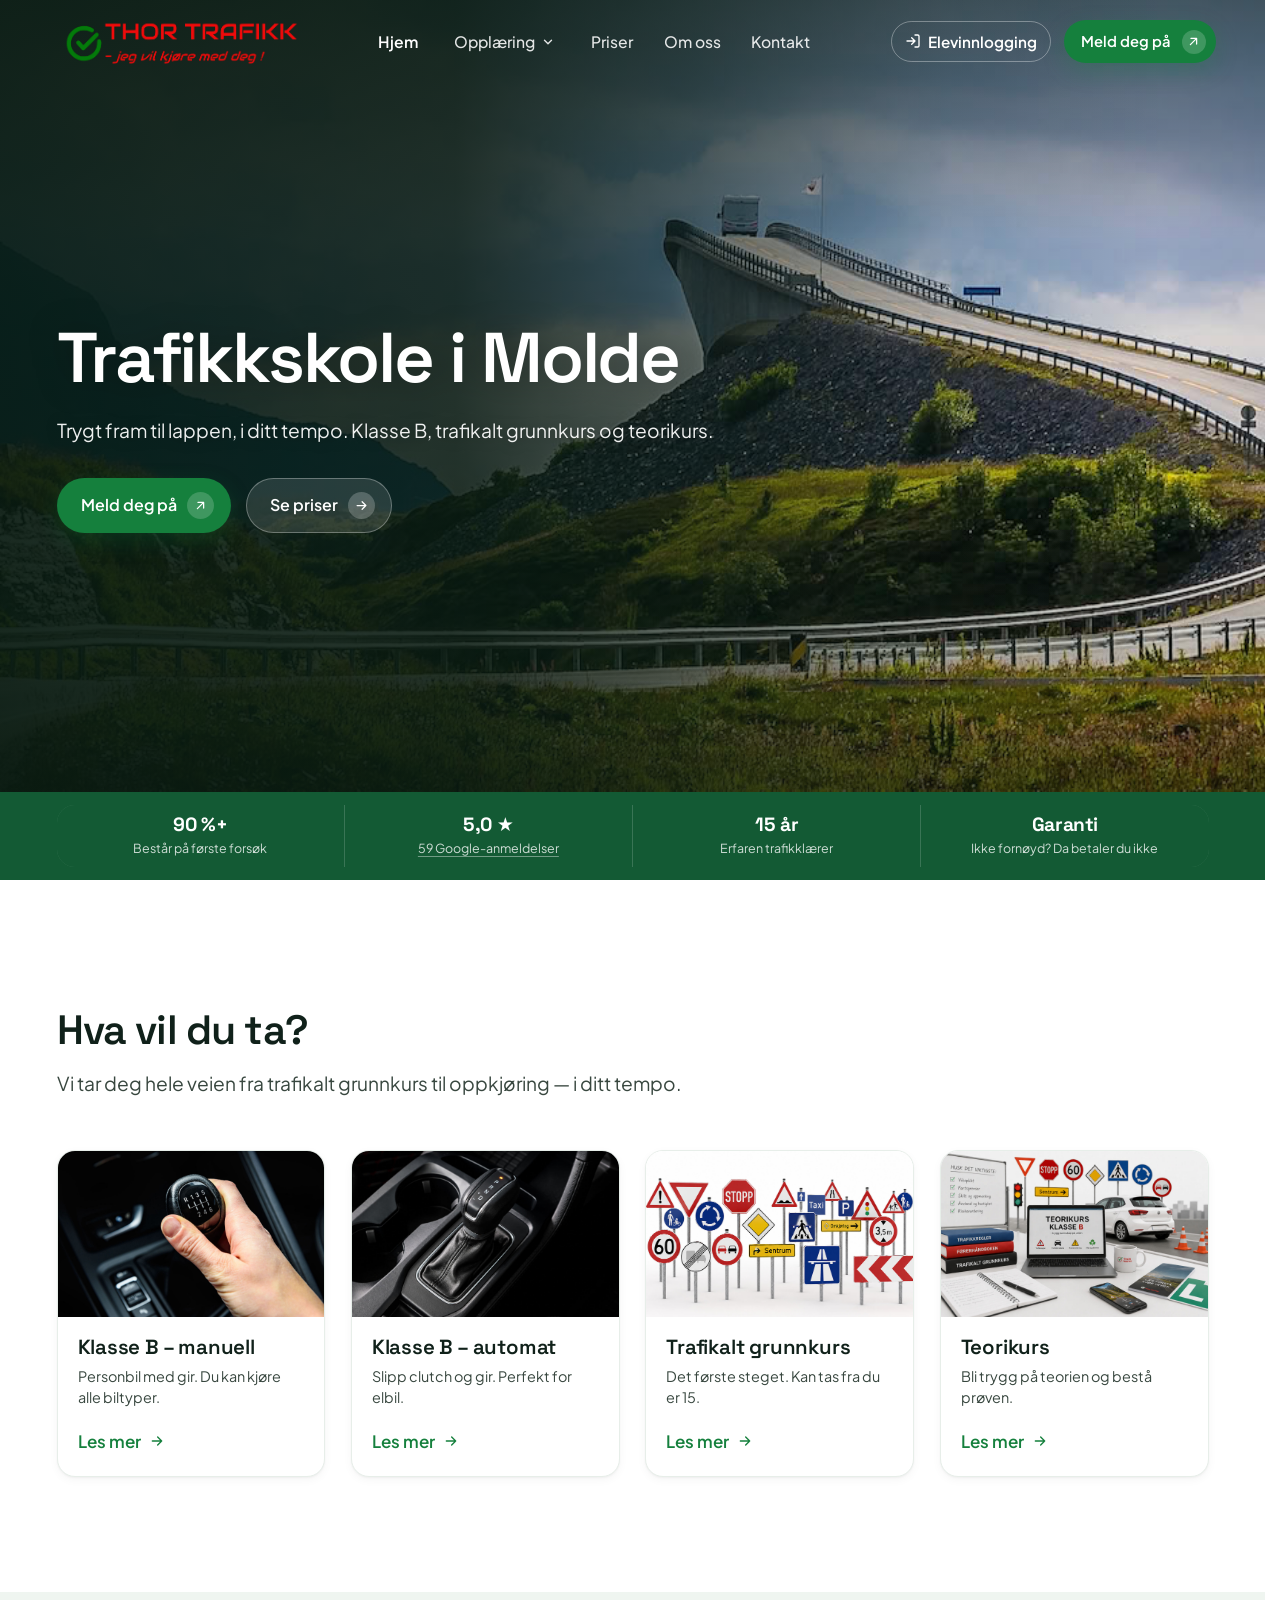
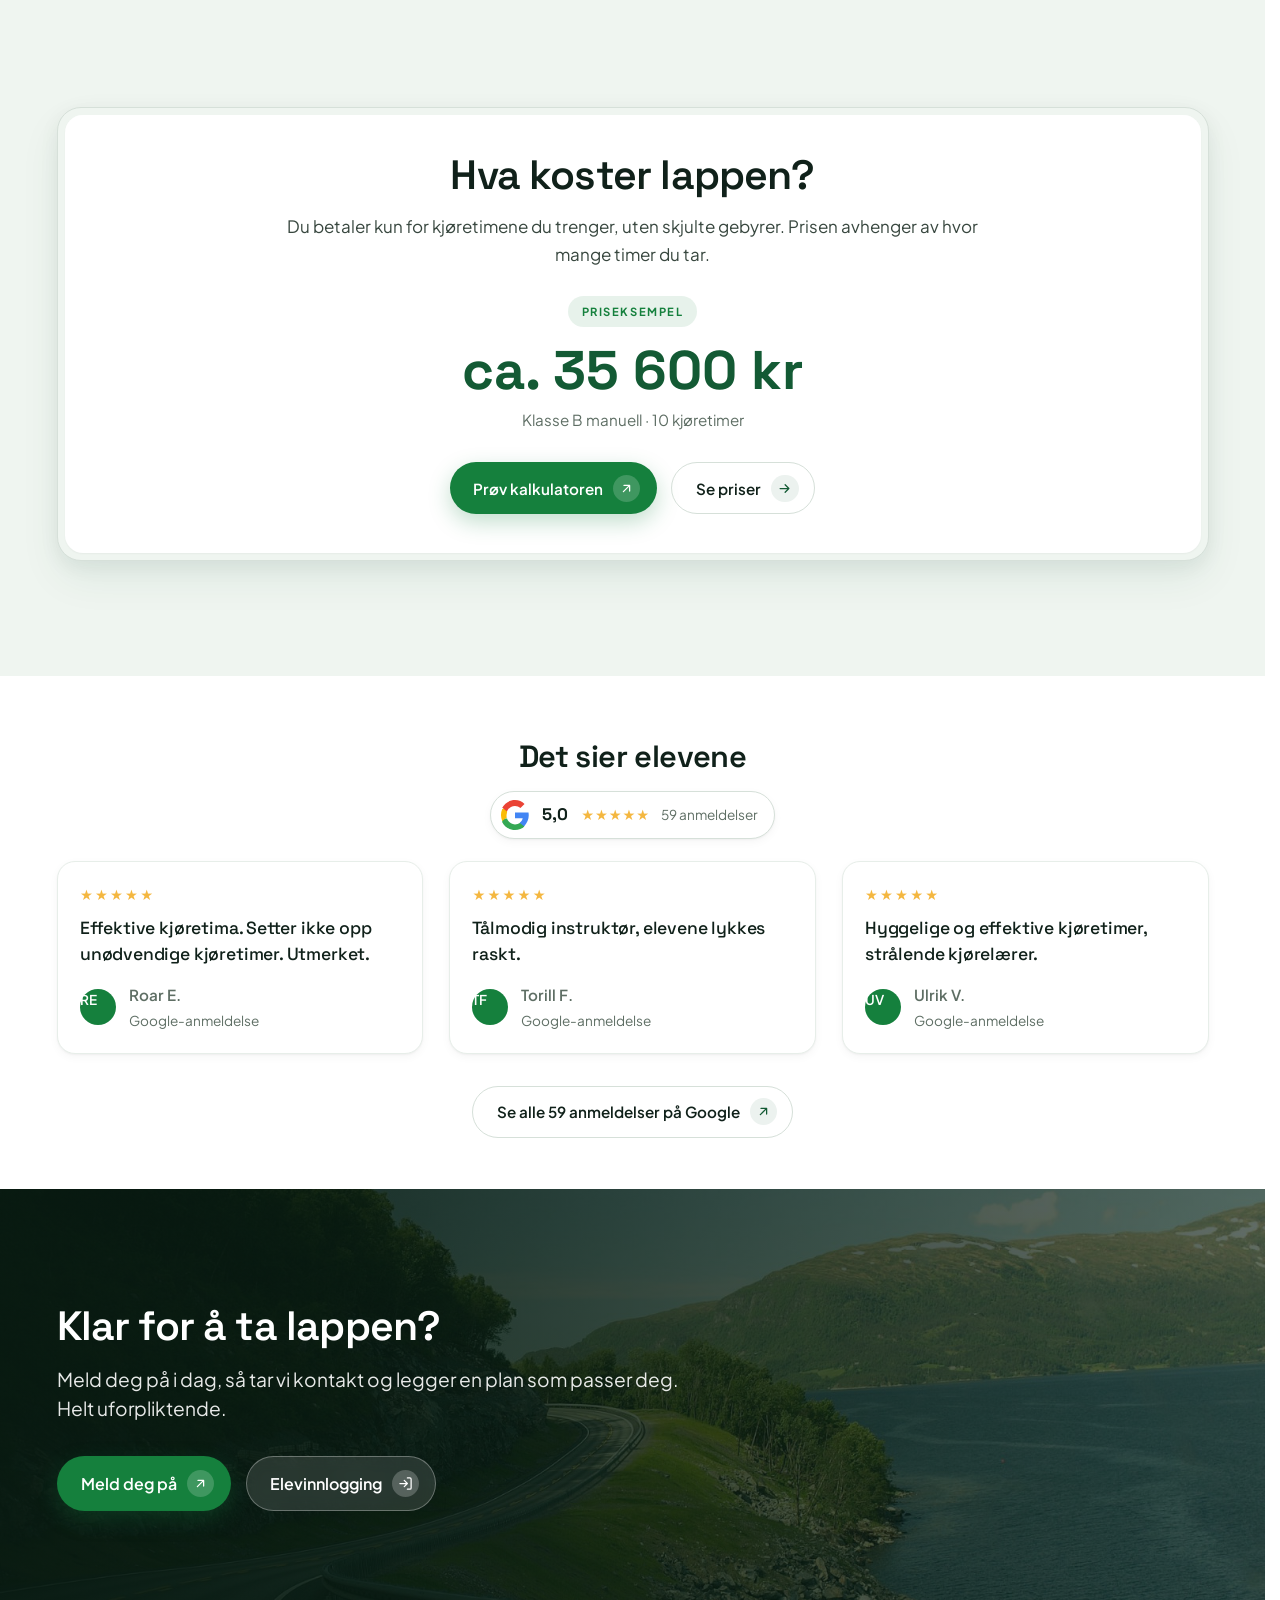
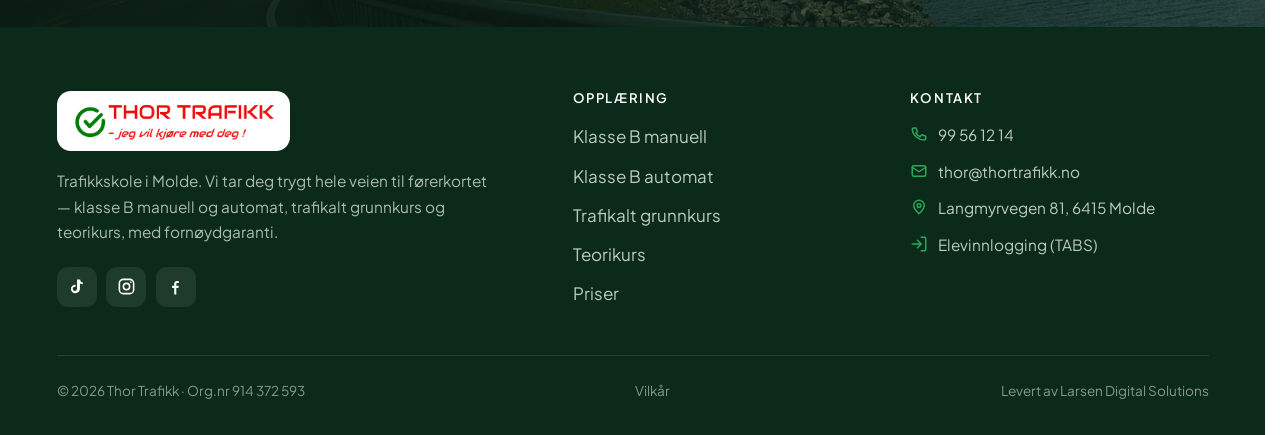
==== index.html @ 6b570b97 "priser: kalkulator -> stegvis veiviser (løpende total ved siden + oppsummering), fjernet Fast del-se" ====
<!DOCTYPE html>
<html lang="nb">
<head>
  <meta charset="UTF-8">
  <meta name="viewport" content="width=device-width, initial-scale=1">
  <script>document.documentElement.classList.add('js')</script>
  <title>Trafikkskole i Molde | Ta lappen hos Thor Trafikk</title>
  <meta name="description" content="Ta førerkortet trygt i Molde med Thor Trafikk. Klasse B manuell og automat, trafikalt grunnkurs og teorikurs. Fornøydgaranti, henting og bringing. Meld deg på i dag.">
  <link rel="canonical" href="https://www.thortrafikk.no/">
  <meta name="theme-color" content="#135A34">
  <link rel="icon" type="image/png" href="img/favicon.png">
  <link rel="apple-touch-icon" href="img/favicon.png">
  <meta property="og:type" content="website">
  <meta property="og:site_name" content="Thor Trafikk">
  <meta property="og:locale" content="nb_NO">
  <meta property="og:title" content="Trafikkskole i Molde | Ta lappen hos Thor Trafikk">
  <meta property="og:description" content="Klasse B manuell og automat, trafikalt grunnkurs og teorikurs i Molde. Fornøydgaranti, henting og bringing. Meld deg på i dag.">
  <meta property="og:url" content="https://www.thortrafikk.no/">
  <meta property="og:image" content="https://www.thortrafikk.no/img/og.jpg">
  <meta name="twitter:card" content="summary_large_image">
  <meta name="twitter:title" content="Trafikkskole i Molde | Ta lappen hos Thor Trafikk">
  <meta name="twitter:description" content="Klasse B manuell og automat, trafikalt grunnkurs og teorikurs i Molde. Fornøydgaranti, henting og bringing.">
  <meta name="twitter:image" content="https://www.thortrafikk.no/img/og.jpg">
  <meta name="geo.region" content="NO-15">
  <meta name="geo.placename" content="Molde">
  <meta name="geo.position" content="62.7444642;7.1869304">
  <meta name="ICBM" content="62.7444642, 7.1869304">
  <link rel="stylesheet" href="css/styles.css?v=9">
  <script type="application/ld+json">{"@context":"https://schema.org","@type":"LocalBusiness","additionalType":"https://schema.org/EducationalOrganization","@id":"https://www.thortrafikk.no/#trafikkskole","name":"Thor Trafikk","description":"Trafikkskole i Molde. Opplæring i klasse B manuell og automat, trafikalt grunnkurs og teorikurs, med fornøydgaranti og henting/bringing.","url":"https://www.thortrafikk.no/","image":"https://www.thortrafikk.no/img/og.jpg","email":"thor@thortrafikk.no","telephone":"+4799561214","priceRange":"$$","aggregateRating":{"@type":"AggregateRating","ratingValue":"5.0","reviewCount":"59"},"address":{"@type":"PostalAddress","streetAddress":"Langmyrvegen 81","postalCode":"6415","addressLocality":"Molde","addressRegion":"Møre og Romsdal","addressCountry":"NO"},"geo":{"@type":"GeoCoordinates","latitude":62.7444642,"longitude":7.1869304},"areaServed":[{"@type":"City","name":"Molde"},{"@type":"Place","name":"Elnesvågen"},{"@type":"Place","name":"Hustadvika"},{"@type":"Place","name":"Eidsvåg"},{"@type":"Place","name":"Aukra"}],"openingHoursSpecification":[{"@type":"OpeningHoursSpecification","dayOfWeek":["Monday","Tuesday","Wednesday","Thursday","Friday","Saturday","Sunday"],"opens":"06:00","closes":"18:00"}],"makesOffer":[{"@type":"Offer","itemOffered":{"@type":"Service","name":"Klasse B – manuell"}},{"@type":"Offer","itemOffered":{"@type":"Service","name":"Klasse B – automat"}},{"@type":"Offer","itemOffered":{"@type":"Service","name":"Trafikalt grunnkurs"}},{"@type":"Offer","itemOffered":{"@type":"Service","name":"Teorikurs"}}]}</script>
</head>
<body>
  <a href="#hovedinnhold" class="skip-link">Hopp til innhold</a>

  <!-- ===================== NAV ===================== -->
  <header class="nav">
    <div class="container nav__inner">
      <a class="brand" href="index.html" aria-label="Thor Trafikk, forside"><img decoding="async" class="brand__logo" src="img/logo.png" alt="Thor Trafikk" width="1054" height="199"></a>

      <nav class="nav__links" aria-label="Hovedmeny">
        <a href="index.html" aria-current="page">Hjem</a>
        <div class="has-dd">
          <button class="dd__btn" aria-haspopup="true" aria-expanded="false">Opplæring
            <svg viewBox="0 0 24 24" fill="none" stroke="currentColor" stroke-width="2.4" stroke-linecap="round" stroke-linejoin="round" aria-hidden="true"><path d="m6 9 6 6 6-6"/></svg>
          </button>
          <div class="dd__panel" role="menu">
            <a href="opplaering.html" role="menuitem"><span class="dd__ic"><svg viewBox="0 0 24 24" fill="none" stroke="currentColor" stroke-width="2" stroke-linecap="round" stroke-linejoin="round"><path d="M4 6h16M4 12h16M4 18h10"/></svg></span><span><b>All opplæring</b><span>Oversikt og slik tar du lappen</span></span></a>
            <a href="klasse-b-manuell.html" role="menuitem"><span class="dd__ic"><svg viewBox="0 0 24 24" fill="none" stroke="currentColor" stroke-width="2" stroke-linecap="round" stroke-linejoin="round"><path d="M5 13l1.5-4.5A2 2 0 0 1 8.4 7h7.2a2 2 0 0 1 1.9 1.5L19 13M5 13h14v4H5z"/><circle cx="8" cy="17" r="1.4"/><circle cx="16" cy="17" r="1.4"/></svg></span><span><b>Klasse B – manuell</b><span>Personbil med gir</span></span></a>
            <a href="klasse-b-automat.html" role="menuitem"><span class="dd__ic"><svg viewBox="0 0 24 24" fill="none" stroke="currentColor" stroke-width="2" stroke-linecap="round" stroke-linejoin="round"><path d="M5 13l1.5-4.5A2 2 0 0 1 8.4 7h7.2a2 2 0 0 1 1.9 1.5L19 13M5 13h14v4H5z"/><circle cx="8" cy="17" r="1.4"/><circle cx="16" cy="17" r="1.4"/></svg></span><span><b>Klasse B – automat</b><span>Kode 78 · enklere å lære</span></span></a>
            <a href="trafikalt-grunnkurs.html" role="menuitem"><span class="dd__ic"><svg viewBox="0 0 24 24" fill="none" stroke="currentColor" stroke-width="2" stroke-linecap="round" stroke-linejoin="round"><path d="M12 3 2 8l10 5 10-5-10-5Z"/><path d="M6 10v5c0 1 2.7 2.5 6 2.5s6-1.5 6-2.5v-5"/></svg></span><span><b>Trafikalt grunnkurs</b><span>Første steg · fra 15 år</span></span></a>
            <a href="teorikurs.html" role="menuitem"><span class="dd__ic"><svg viewBox="0 0 24 24" fill="none" stroke="currentColor" stroke-width="2" stroke-linecap="round" stroke-linejoin="round"><path d="M4 5h12a2 2 0 0 1 2 2v12H6a2 2 0 0 1-2-2V5Z"/><path d="M9 9h6M9 13h4"/></svg></span><span><b>Teorikurs</b><span>Øv på teorien · gratis quiz</span></span></a>
          </div>
        </div>
        <a href="priser.html">Priser</a>
        <a href="om-oss.html">Om oss</a>
        <a href="kontakt.html">Kontakt</a>
      </nav>

      <div class="nav__cta">
        <a class="nav__login" href="https://tabs.no/start" target="_blank" rel="noopener" aria-label="Elevinnlogging i TABS (åpner nytt vindu)">
          <svg viewBox="0 0 24 24" fill="none" stroke="currentColor" stroke-width="2" stroke-linecap="round" stroke-linejoin="round" aria-hidden="true"><path d="M15 3h4a2 2 0 0 1 2 2v14a2 2 0 0 1-2 2h-4"/><path d="M10 17 15 12 10 7M15 12H3"/></svg>
          Elevinnlogging
        </a>
        <a class="btn btn--primary" href="kontakt.html">Meld deg på
          <span class="btn__icon" aria-hidden="true"><svg viewBox="0 0 24 24" fill="none" stroke="currentColor" stroke-width="2" stroke-linecap="round" stroke-linejoin="round"><path d="M7 17 17 7M8 7h9v9"/></svg></span>
        </a>
      </div>

      <button class="nav__burger" aria-label="Åpne meny" aria-expanded="false" aria-controls="mobilmeny">
        <span></span><span></span><span></span>
      </button>
    </div>
  </header>

  <!-- mobilmeny -->
  <div class="mobile-menu" id="mobilmeny">
    <a class="m-link" href="index.html">Hjem</a>
    <a class="m-link" href="opplaering.html">Opplæring</a>
    <div class="m-sub">
      <a href="klasse-b-manuell.html">Klasse B manuell</a>
      <a href="klasse-b-automat.html">Klasse B automat</a>
      <a href="trafikalt-grunnkurs.html">Trafikalt grunnkurs</a>
      <a href="teorikurs.html">Teorikurs</a>
    </div>
    <a class="m-link" href="priser.html">Priser</a>
    <a class="m-link" href="om-oss.html">Om oss</a>
    <a class="m-link" href="kontakt.html">Kontakt</a>
    <div class="mobile-menu__foot">
      <a class="btn btn--ghost btn--block" href="https://tabs.no/start" target="_blank" rel="noopener">Elevinnlogging
        <span class="btn__icon" aria-hidden="true"><svg viewBox="0 0 24 24" fill="none" stroke="currentColor" stroke-width="2" stroke-linecap="round" stroke-linejoin="round"><path d="M15 3h4a2 2 0 0 1 2 2v14a2 2 0 0 1-2 2h-4"/><path d="M10 17 15 12 10 7M15 12H3"/></svg></span>
      </a>
      <a class="btn btn--primary btn--block" href="kontakt.html">Meld deg på
        <span class="btn__icon" aria-hidden="true"><svg viewBox="0 0 24 24" fill="none" stroke="currentColor" stroke-width="2" stroke-linecap="round" stroke-linejoin="round"><path d="M7 17 17 7M8 7h9v9"/></svg></span>
      </a>
    </div>
  </div>

  <main id="hovedinnhold">

    <!-- ===================== HERO ===================== -->
    <section class="hero">
      <div class="hero__bg" aria-hidden="true">
        <img decoding="async" src="img/hero.jpg" alt="" width="1544" height="586" fetchpriority="high">
      </div>
      <div class="hero__scrim" aria-hidden="true"></div>
      <span data-nav-sentinel style="position:absolute;top:90px;height:1px;width:1px"></span>
      <div class="container hero__inner">
        <h1>Trafikkskole i Molde</h1>
        <p class="lead">Trygt fram til lappen, i ditt tempo. Klasse B, trafikalt grunnkurs og teorikurs.</p>
        <div class="btn-row">
          <a class="btn btn--primary btn--lg" href="kontakt.html">Meld deg på
            <span class="btn__icon" aria-hidden="true"><svg viewBox="0 0 24 24" fill="none" stroke="currentColor" stroke-width="2" stroke-linecap="round" stroke-linejoin="round"><path d="M7 17 17 7M8 7h9v9"/></svg></span>
          </a>
          <a class="btn btn--glass btn--lg" href="priser.html">Se priser
            <span class="btn__icon" aria-hidden="true"><svg viewBox="0 0 24 24" fill="none" stroke="currentColor" stroke-width="2" stroke-linecap="round" stroke-linejoin="round"><path d="M5 12h14M13 6l6 6-6 6"/></svg></span>
          </a>
        </div>
      </div>
    </section>

    <!-- ===================== TRUST-STRIPE ===================== -->
    <section class="trust section--tight">
      <div class="container">
        <div class="trust__grid">
          <div class="trust__item">
            <span class="trust__num">90 %+</span>
            <span class="trust__label">Består på første forsøk</span>
          </div>
          <a class="trust__item trust__item--link" href="https://search.google.com/local/reviews?placeid=ChIJyxSdTIJXEUYRQSgx5xf7uo8" target="_blank" rel="noopener" aria-label="Se Thor Trafikks 59 Google-anmeldelser (5,0 av 5)">
            <span class="trust__num">5,0 <span aria-hidden="true">★</span></span>
            <span class="trust__label">59 Google-anmeldelser</span>
          </a>
          <div class="trust__item">
            <span class="trust__num">15 år</span>
            <span class="trust__label">Erfaren trafikklærer</span>
          </div>
          <div class="trust__item">
            <span class="trust__num">Garanti</span>
            <span class="trust__label">Ikke fornøyd? Da betaler du ikke</span>
          </div>
        </div>
      </div>
    </section>

    <!-- ===================== KLASSER ===================== -->
    <section class="section">
      <div class="container">
        <div class="section-head reveal">
          <h2>Hva vil du ta?</h2>
          <p class="lead">Vi tar deg hele veien fra trafikalt grunnkurs til oppkjøring — i ditt tempo.</p>
        </div>
        <div class="grid grid-4">
          <article class="svc card reveal">
            <div class="svc__media"><img decoding="async" src="img/manuell.jpg" alt="Kjøreopplæring klasse B manuell i Molde — Thor Trafikk" loading="lazy" width="720" height="560"></div>
            <div class="svc__body">
              <h3>Klasse B – manuell</h3>
              <p>Personbil med gir. Du kan kjøre alle biltyper.</p>
              <a class="svc__link" href="klasse-b-manuell.html">Les mer
                <svg viewBox="0 0 24 24" fill="none" stroke="currentColor" stroke-width="2" stroke-linecap="round" stroke-linejoin="round" aria-hidden="true"><path d="M5 12h14M13 6l6 6-6 6"/></svg>
              </a>
            </div>
          </article>
          <article class="svc card reveal" data-delay="1">
            <div class="svc__media"><img decoding="async" src="img/automat.jpg" alt="Kjøreopplæring klasse B automat (kode 78) i Molde — Thor Trafikk" loading="lazy" width="720" height="560"></div>
            <div class="svc__body">
              <h3>Klasse B – automat</h3>
              <p>Slipp clutch og gir. Perfekt for elbil.</p>
              <a class="svc__link" href="klasse-b-automat.html">Les mer
                <svg viewBox="0 0 24 24" fill="none" stroke="currentColor" stroke-width="2" stroke-linecap="round" stroke-linejoin="round" aria-hidden="true"><path d="M5 12h14M13 6l6 6-6 6"/></svg>
              </a>
            </div>
          </article>
          <article class="svc card reveal" data-delay="2">
            <div class="svc__media"><img decoding="async" src="img/trafikalt.jpg" alt="Trafikalt grunnkurs i Molde — Thor Trafikk" loading="lazy" width="720" height="560"></div>
            <div class="svc__body">
              <h3>Trafikalt grunnkurs</h3>
              <p>Det første steget. Kan tas fra du er 15.</p>
              <a class="svc__link" href="trafikalt-grunnkurs.html">Les mer
                <svg viewBox="0 0 24 24" fill="none" stroke="currentColor" stroke-width="2" stroke-linecap="round" stroke-linejoin="round" aria-hidden="true"><path d="M5 12h14M13 6l6 6-6 6"/></svg>
              </a>
            </div>
          </article>
          <article class="svc card reveal" data-delay="3">
            <div class="svc__media"><img decoding="async" src="img/teori.jpg" alt="Teorikurs i Molde — Thor Trafikk" loading="lazy" width="720" height="560"></div>
            <div class="svc__body">
              <h3>Teorikurs</h3>
              <p>Bli trygg på teorien og bestå prøven.</p>
              <a class="svc__link" href="teorikurs.html">Les mer
                <svg viewBox="0 0 24 24" fill="none" stroke="currentColor" stroke-width="2" stroke-linecap="round" stroke-linejoin="round" aria-hidden="true"><path d="M5 12h14M13 6l6 6-6 6"/></svg>
              </a>
            </div>
          </article>
        </div>
      </div>
    </section>

    <!-- ===================== PRIS-ESTIMATOR TEASER ===================== -->
    <section class="section section--soft">
      <div class="container">
        <div class="bezel reveal">
          <div class="bezel__inner">
            <div style="text-align:center">
              <h2>Hva koster lappen?</h2>
              <p class="measure" style="margin:.9rem auto 0">Du betaler kun for kjøretimene du trenger, uten skjulte gebyrer. Prisen avhenger av hvor mange timer du tar.</p>
              <div style="margin:1.7rem 0 1.9rem">
                <span style="display:inline-block;font-size:.7rem;font-weight:700;letter-spacing:.14em;text-transform:uppercase;color:var(--accent);background:rgba(21,128,61,.1);padding:.38rem .85rem;border-radius:999px;margin-bottom:1rem">Priseksempel</span>
                <div style="font-family:var(--font-display);font-weight:700;font-size:clamp(2.4rem,5vw,3.4rem);line-height:1;color:var(--brand)">ca. 35&nbsp;600 kr</div>
                <div style="color:var(--muted);font-size:.95rem;margin-top:.6rem">Klasse B manuell · 10 kjøretimer</div>
              </div>
              <div class="btn-row" style="justify-content:center">
                <a class="btn btn--primary" href="priser.html#kalkulator">Prøv kalkulatoren<span class="btn__icon" aria-hidden="true"><svg viewBox="0 0 24 24" fill="none" stroke="currentColor" stroke-width="2" stroke-linecap="round" stroke-linejoin="round"><path d="M7 17 17 7M8 7h9v9"/></svg></span></a>
                <a class="btn btn--ghost" href="priser.html">Se priser<span class="btn__icon" aria-hidden="true"><svg viewBox="0 0 24 24" fill="none" stroke="currentColor" stroke-width="2" stroke-linecap="round" stroke-linejoin="round"><path d="M5 12h14M13 6l6 6-6 6"/></svg></span></a>
              </div>
            </div>
          </div>
        </div>
      </div>
    </section>


    <!-- ===================== ANMELDELSER ===================== -->
    <section class="section" style="padding-block:clamp(38px,4vw,58px)">
      <div class="container">
        <div class="section-head section-head--center reveal" style="margin-bottom:1.4rem">
          <h2 style="font-size:clamp(1.5rem,2.4vw,2rem)">Det sier elevene</h2>
          <div style="display:flex;justify-content:center;margin-top:1.1rem">
            <span class="gbadge"><svg class="gbadge__g" viewBox="0 0 24 24" aria-hidden="true"><path fill="#4285F4" d="M23 12.27c0-.79-.07-1.54-.2-2.27H12v4.51h6.16c-.27 1.4-1.07 2.59-2.28 3.39v2.82h3.69C21.64 18.4 23 15.6 23 12.27Z"/><path fill="#34A853" d="M12 24c3.08 0 5.66-1.02 7.55-2.77l-3.69-2.82c-1.02.69-2.33 1.1-3.86 1.1-2.97 0-5.48-2-6.38-4.69H1.79v2.91C3.67 21.42 7.55 24 12 24Z"/><path fill="#FBBC05" d="M5.62 14.82a7.2 7.2 0 0 1 0-4.64V7.27H1.79a12 12 0 0 0 0 9.46l3.83-2.91Z"/><path fill="#EA4335" d="M12 4.75c1.68 0 3.18.58 4.36 1.71l3.27-3.27C17.66 1.27 15.08 0 12 0 7.55 0 3.67 2.58 1.79 6.27l3.83 2.91C6.52 6.75 9.03 4.75 12 4.75Z"/></svg><b>5,0</b><span class="stars" aria-hidden="true">★★★★★</span> <span>59 anmeldelser</span></span>
          </div>
        </div>
        <div class="grid grid-3">
          <figure class="quote card reveal">
            <div class="quote__stars" aria-label="Fem av fem stjerner">★★★★★</div>
            <blockquote><p>Effektive kjøretima. Setter ikke opp unødvendige kjøretimer. Utmerket.</p></blockquote>
            <figcaption class="quote__by"><span class="quote__avatar" style="background:var(--accent);color:#fff">RE</span><span><b>Roar E.</b><span class="quote__src">Google-anmeldelse</span></span></figcaption>
          </figure>
          <figure class="quote card reveal" data-delay="1">
            <div class="quote__stars" aria-label="Fem av fem stjerner">★★★★★</div>
            <blockquote><p>Tålmodig instruktør, elevene lykkes raskt.</p></blockquote>
            <figcaption class="quote__by"><span class="quote__avatar" style="background:var(--accent);color:#fff">TF</span><span><b>Torill F.</b><span class="quote__src">Google-anmeldelse</span></span></figcaption>
          </figure>
          <figure class="quote card reveal" data-delay="2">
            <div class="quote__stars" aria-label="Fem av fem stjerner">★★★★★</div>
            <blockquote><p>Hyggelige og effektive kjøretimer, strålende kjørelærer.</p></blockquote>
            <figcaption class="quote__by"><span class="quote__avatar" style="background:var(--accent);color:#fff">UV</span><span><b>Ulrik V.</b><span class="quote__src">Google-anmeldelse</span></span></figcaption>
          </figure>
        </div>
        <div class="center reveal mt-2">
          <a class="btn btn--ghost" href="https://search.google.com/local/reviews?placeid=ChIJyxSdTIJXEUYRQSgx5xf7uo8" target="_blank" rel="noopener">Se alle 59 anmeldelser på Google
            <span class="btn__icon" aria-hidden="true"><svg viewBox="0 0 24 24" fill="none" stroke="currentColor" stroke-width="2" stroke-linecap="round" stroke-linejoin="round"><path d="M7 17 17 7M8 7h9v9"/></svg></span>
          </a>
        </div>
      </div>
    </section>

    <!-- ===================== CTA-BAND ===================== -->
    <section class="cta-band section">
      <div class="cta-band__bg" aria-hidden="true"><img decoding="async" src="img/road.jpg" alt="" loading="lazy" width="1920" height="900"></div>
      <div class="cta-band__scrim" aria-hidden="true"></div>
      <div class="container reveal">
        <div style="max-width:54ch">
          <h2>Klar for å ta lappen?</h2>
          <p class="lead mt-1">Meld deg på i dag, så tar vi kontakt og legger en plan som passer deg. Helt uforpliktende.</p>
          <div class="btn-row mt-2">
            <a class="btn btn--primary btn--lg" href="kontakt.html">Meld deg på
              <span class="btn__icon" aria-hidden="true"><svg viewBox="0 0 24 24" fill="none" stroke="currentColor" stroke-width="2" stroke-linecap="round" stroke-linejoin="round"><path d="M7 17 17 7M8 7h9v9"/></svg></span>
            </a>
            <a class="btn btn--glass btn--lg" href="https://tabs.no/start" target="_blank" rel="noopener">Elevinnlogging
              <span class="btn__icon" aria-hidden="true"><svg viewBox="0 0 24 24" fill="none" stroke="currentColor" stroke-width="2" stroke-linecap="round" stroke-linejoin="round"><path d="M15 3h4a2 2 0 0 1 2 2v14a2 2 0 0 1-2 2h-4"/><path d="M10 17 15 12 10 7M15 12H3"/></svg></span>
            </a>
          </div>
        </div>
      </div>
    </section>

  </main>

  <!-- ===================== FOOTER ===================== -->
  <footer class="footer">
    <div class="container">
      <div class="footer__grid">
        <div>
          <a class="brand" href="index.html" aria-label="Thor Trafikk, forside">
            <img decoding="async" class="brand__logo" src="img/logo.png" alt="Thor Trafikk" width="1054" height="199">
          </a>
          <p class="footer__about">Trafikkskole i Molde. Vi tar deg trygt hele veien til førerkortet — klasse B manuell og automat, trafikalt grunnkurs og teorikurs, med fornøydgaranti.</p>
          <div class="footer__social"><a href="https://www.tiktok.com/@trafikkthor" target="_blank" rel="noopener" aria-label="Følg Thor Trafikk på TikTok"><svg viewBox="0 0 24 24" fill="currentColor" aria-hidden="true"><path d="M16.5 3c.32 2.06 1.5 3.55 3.5 3.86v2.4c-1.27.09-2.5-.27-3.66-1.02v6.66c0 3.43-2.66 5.6-5.86 5.6-3.06 0-5.48-2.4-5.48-5.45 0-3.2 2.66-5.5 5.86-5.32v2.66c-.3-.08-.62-.13-.95-.13-1.5 0-2.66 1.2-2.66 2.66 0 1.5 1.16 2.66 2.66 2.66 1.55 0 2.78-1.16 2.78-2.95V3h3.27Z"/></svg></a><a href="https://www.instagram.com/thor.trafikk/" target="_blank" rel="noopener" aria-label="Følg Thor Trafikk på Instagram"><svg viewBox="0 0 24 24" fill="none" stroke="currentColor" stroke-width="2" stroke-linecap="round" stroke-linejoin="round" aria-hidden="true"><rect x="3" y="3" width="18" height="18" rx="5"/><circle cx="12" cy="12" r="4"/><circle cx="17.5" cy="6.5" r="1" fill="currentColor" stroke="none"/></svg></a><a href="https://www.facebook.com/p/Thor-Trafikk-100091266043605/" target="_blank" rel="noopener" aria-label="Følg Thor Trafikk på Facebook"><svg viewBox="0 0 24 24" fill="currentColor" aria-hidden="true"><path d="M13 22v-8h2.7l.4-3H13V9.1c0-.87.3-1.46 1.56-1.46H16.2V5.02C15.86 4.97 14.84 4.9 13.85 4.9c-2.06 0-3.47 1.26-3.47 3.57V11H7.7v3h2.68v8H13Z"/></svg></a></div>
        </div>
        <div>
          <h4>Opplæring</h4>
          <ul>
            <li><a href="klasse-b-manuell.html">Klasse B manuell</a></li>
            <li><a href="klasse-b-automat.html">Klasse B automat</a></li>
            <li><a href="trafikalt-grunnkurs.html">Trafikalt grunnkurs</a></li>
            <li><a href="teorikurs.html">Teorikurs</a></li>
            <li><a href="priser.html">Priser</a></li>
          </ul>
        </div>
        <div>
          <h4>Kontakt</h4>
          <ul class="footer__contact">
            <li><svg viewBox="0 0 24 24" fill="none" stroke="currentColor" stroke-width="2" stroke-linecap="round" stroke-linejoin="round" aria-hidden="true"><path d="M5 4h3l2 5-2 1.5a11 11 0 0 0 5 5L16 13l5 2v3a2 2 0 0 1-2 2A16 16 0 0 1 3 6a2 2 0 0 1 2-2Z"/></svg><a href="tel:+4799561214">99 56 12 14</a></li><li><svg viewBox="0 0 24 24" fill="none" stroke="currentColor" stroke-width="2" stroke-linecap="round" stroke-linejoin="round" aria-hidden="true"><rect x="3" y="5" width="18" height="14" rx="2"/><path d="m3 7 9 6 9-6"/></svg><a href="mailto:thor@thortrafikk.no">thor@thortrafikk.no</a></li>
            <li><svg viewBox="0 0 24 24" fill="none" stroke="currentColor" stroke-width="2" stroke-linecap="round" stroke-linejoin="round" aria-hidden="true"><path d="M12 21s-7-6.5-7-11a7 7 0 0 1 14 0c0 4.5-7 11-7 11Z"/><circle cx="12" cy="10" r="2.5"/></svg><span>Langmyrvegen 81, 6415 Molde</span></li>
            <li><svg viewBox="0 0 24 24" fill="none" stroke="currentColor" stroke-width="2" stroke-linecap="round" stroke-linejoin="round" aria-hidden="true"><path d="M15 3h4a2 2 0 0 1 2 2v14a2 2 0 0 1-2 2h-4"/><path d="M10 17 15 12 10 7M15 12H3"/></svg><a href="https://tabs.no/start" target="_blank" rel="noopener">Elevinnlogging (TABS)</a></li>
          </ul>
        </div>
      </div>
      <div class="footer__bar">
        <span>© <span data-year>2026</span> Thor Trafikk · Org.nr 914 372 593</span>
        <a href="vilkar.html">Vilkår</a>
        <span>Levert av Larsen Digital Solutions</span>
      </div>
    </div>
  </footer>

  <!-- mobil sticky-bar -->
  <div class="mbar">
    <a class="btn btn--ghost" href="priser.html">Se priser</a>
    <a class="btn btn--primary" href="kontakt.html">Meld deg på
      <span class="btn__icon" aria-hidden="true"><svg viewBox="0 0 24 24" fill="none" stroke="currentColor" stroke-width="2" stroke-linecap="round" stroke-linejoin="round"><path d="M7 17 17 7M8 7h9v9"/></svg></span>
    </a>
  </div>


  <script src="js/main.js?v=9" defer></script>
</body>
</html>
---- css/styles.css ----
/* =====================================================================
   Thor Trafikk — designsystem (Molde)
   Palett: "Veibane". Grønn = funksjonell aksent (handling/godkjent),
   rød = sjelden merkevare-spark (logo, tynn understrek), gull = stjerner.
   Radius: knapper = pill, kort = 18px, input = 10px.
   Fonter: Space Grotesk (display) + Plus Jakarta Sans (brødtekst), selvhostet.
   ===================================================================== */

/* ---------- Fonter ---------- */
@font-face { font-family: 'Space Grotesk'; font-style: normal; font-weight: 500; font-display: swap; src: url('../fonts/space-grotesk-500.woff2') format('woff2'); }
@font-face { font-family: 'Space Grotesk'; font-style: normal; font-weight: 600; font-display: swap; src: url('../fonts/space-grotesk-600.woff2') format('woff2'); }
@font-face { font-family: 'Space Grotesk'; font-style: normal; font-weight: 700; font-display: swap; src: url('../fonts/space-grotesk-700.woff2') format('woff2'); }
@font-face { font-family: 'Plus Jakarta Sans'; font-style: normal; font-weight: 400; font-display: swap; src: url('../fonts/jakarta-400.woff2') format('woff2'); }
@font-face { font-family: 'Plus Jakarta Sans'; font-style: normal; font-weight: 500; font-display: swap; src: url('../fonts/jakarta-500.woff2') format('woff2'); }
@font-face { font-family: 'Plus Jakarta Sans'; font-style: normal; font-weight: 600; font-display: swap; src: url('../fonts/jakarta-600.woff2') format('woff2'); }
@font-face { font-family: 'Plus Jakarta Sans'; font-style: normal; font-weight: 700; font-display: swap; src: url('../fonts/jakarta-700.woff2') format('woff2'); }

/* ---------- Tokens ---------- */
:root {
  --ink: #10211A;          /* tekst */
  --ink-2: #38473F;        /* sekundær tekst */
  --muted: #5E6E64;        /* dempet */
  --brand: #135A34;        /* dyp gran: solid-nav-lenker, aksent på lyst */
  --brand-dark: #0D4226;
  --accent: #15803D;       /* CTA-bakgrunn (hvit tekst, AA ~5:1) */
  --accent-hover: #11682F;
  --accent-bright: #28A85A;/* dekor: fokusring, ikon-uthev */
  --spark: #D7261E;        /* logo-rød: sjelden merkevare-spark */
  --gold: #F4B740;         /* anmeldelses-stjerner */
  --bg: #FFFFFF;
  --bg-soft: #EFF5F0;      /* myk grønn seksjonsbakgrunn */
  --bg-deep: #0C2A1A;      /* mørk grønn seksjon / footer */
  --surface: #FFFFFF;
  --hairline: #D6E0D9;
  --hairline-soft: #E7EEE9;

  --r-card: 18px;
  --r-card-inner: 12px;
  --r-input: 10px;
  --r-sm: 8px;
  --r-pill: 999px;

  --shadow-sm: 0 1px 2px rgba(16,33,26,.04), 0 3px 10px rgba(16,33,26,.04);
  --shadow-md: 0 6px 20px rgba(16,33,26,.06), 0 18px 40px rgba(19,90,52,.07);
  --shadow-lg: 0 30px 70px rgba(19,90,52,.16);

  --ease: cubic-bezier(0.16, 1, 0.3, 1);
  --ease-spring: cubic-bezier(0.32, 0.72, 0, 1);

  --font-display: 'Space Grotesk', ui-sans-serif, system-ui, sans-serif;
  --font-body: 'Plus Jakarta Sans', ui-sans-serif, system-ui, sans-serif;

  --maxw: 1200px;
  --nav-h: 84px;
}

/* ---------- Reset / base ---------- */
*, *::before, *::after { box-sizing: border-box; }
* { margin: 0; }
html { scroll-behavior: smooth; -webkit-text-size-adjust: 100%; scrollbar-gutter: stable; scroll-padding-top: calc(var(--nav-h) + 16px); }
body {
  font-family: var(--font-body);
  color: var(--ink);
  background: var(--bg);
  font-size: 1.0625rem;
  line-height: 1.65;
  -webkit-font-smoothing: antialiased;
  text-rendering: optimizeLegibility;
  overflow-x: hidden;
}
img { display: block; max-width: 100%; height: auto; }
a { color: inherit; text-decoration: none; }
button { font: inherit; cursor: pointer; }
[hidden] { display: none !important; }
:focus-visible { outline: 2px solid var(--accent-bright); outline-offset: 3px; border-radius: 4px; }

/* ---------- Typografi ---------- */
h1, h2, h3, h4 { font-family: var(--font-display); font-weight: 600; line-height: 1.08; letter-spacing: -0.02em; color: var(--ink); }
.h-display { font-size: clamp(2.6rem, 6vw, 4.6rem); font-weight: 700; line-height: 1.02; letter-spacing: -0.03em; }
h1 { font-size: clamp(2.1rem, 4.2vw, 3.25rem); }
h2 { font-size: clamp(1.8rem, 3.2vw, 2.6rem); }
h3 { font-size: clamp(1.2rem, 1.6vw, 1.45rem); letter-spacing: -0.01em; }
p { color: var(--ink-2); }
.lead { font-size: clamp(1.1rem, 1.5vw, 1.3rem); color: var(--ink-2); line-height: 1.55; }
.measure { max-width: 62ch; }
.muted { color: var(--muted); }
strong { font-weight: 600; color: var(--ink); }
.prose p + p { margin-top: 1rem; }
.prose h3 { margin: 2rem 0 .6rem; }
.prose ul { margin: 1rem 0 0; padding-left: 0; list-style: none; display: grid; gap: .7rem; }
.prose ul li { position: relative; padding-left: 1.6rem; color: var(--ink-2); }
.prose ul li::before { content: ""; position: absolute; left: 0; top: .62em; width: 8px; height: 8px; border-radius: 50%; background: var(--accent); }

.eyebrow {
  display: inline-flex; align-items: center; gap: .55rem;
  font-family: var(--font-body); font-weight: 600;
  font-size: .72rem; letter-spacing: .16em; text-transform: uppercase;
  color: var(--accent);
}
.eyebrow::before { content: ""; width: 1.6rem; height: 1px; background: var(--accent); display: inline-block; opacity: .7; }
.eyebrow--center { justify-content: center; }

/* ---------- Layout ---------- */
.container { width: 100%; max-width: var(--maxw); margin-inline: auto; padding-inline: 24px; }
.container--narrow { max-width: 860px; }
.section { padding-block: clamp(72px, 9vw, 132px); }
.section--soft { background: var(--bg-soft); }
.section--deep { background: var(--bg-deep); color: #E8F2EC; }
.section--tight { padding-block: clamp(56px, 6vw, 88px); }
.section-head { max-width: 64ch; margin-bottom: clamp(2.2rem, 4vw, 3.4rem); }
.section-head h2 { margin-top: .8rem; }
.section-head p { margin-top: 1rem; }
.section-head--center { margin-inline: auto; text-align: center; }

.grid { display: grid; gap: clamp(1.1rem, 2vw, 1.6rem); }
@media (min-width: 768px) {
  .grid-2 { grid-template-columns: repeat(2, 1fr); }
  .grid-3 { grid-template-columns: repeat(3, 1fr); }
  .grid-4 { grid-template-columns: repeat(4, 1fr); }
}

/* ---------- Knapper ---------- */
.btn {
  display: inline-flex; align-items: center; gap: .65rem;
  font-family: var(--font-body); font-weight: 600; font-size: .95rem;
  padding: .72rem .95rem .72rem 1.35rem;
  border-radius: var(--r-pill); border: 1px solid transparent;
  transition: transform .4s var(--ease-spring), background-color .3s var(--ease), box-shadow .3s var(--ease), color .3s var(--ease), border-color .3s var(--ease);
  white-space: nowrap;
}
.btn:active { transform: scale(.975); }
.btn__icon { display: grid; place-items: center; width: 1.7rem; height: 1.7rem; border-radius: var(--r-pill); background: rgba(255,255,255,.18); transition: transform .45s var(--ease-spring), background-color .3s var(--ease); }
.btn__icon svg { width: 15px; height: 15px; }
.btn:hover .btn__icon { transform: translate(2px, -1px); }

.btn--primary { background: var(--accent); color: #fff; box-shadow: 0 8px 22px rgba(21,128,61,.26); }
.btn--primary:hover { background: var(--accent-hover); box-shadow: 0 12px 30px rgba(21,128,61,.32); }

.btn--ghost { background: transparent; color: var(--ink); border-color: var(--hairline); padding-left: 1.5rem; }
.btn--ghost:hover { border-color: var(--brand); background: rgba(19,90,52,.04); }
.btn--ghost .btn__icon { background: rgba(19,90,52,.08); color: var(--brand); }

.btn--glass { background: rgba(255,255,255,.12); color: #fff; border-color: rgba(255,255,255,.30); backdrop-filter: blur(8px); -webkit-backdrop-filter: blur(8px); padding-left: 1.5rem; }
.btn--glass:hover { background: rgba(255,255,255,.2); }
.btn--glass .btn__icon { background: rgba(255,255,255,.22); }

.btn--lg { font-size: 1rem; padding: .82rem 1rem .82rem 1.45rem; }
.btn--block { display: flex; justify-content: center; width: 100%; }
.btn-row { display: flex; flex-wrap: wrap; gap: .9rem; }

/* ---------- Navigasjon ---------- */
.nav { position: fixed; inset: 0 0 auto 0; z-index: 100; height: var(--nav-h); display: flex; align-items: center; transition: background-color .4s var(--ease), box-shadow .4s var(--ease), border-color .4s var(--ease); border-bottom: 1px solid transparent; }
.nav__inner { display: flex; align-items: center; justify-content: space-between; gap: 1.25rem; width: 100%; }
.nav.is-solid { background: rgba(255,255,255,.97); border-color: var(--hairline-soft); box-shadow: var(--shadow-sm); }
.brand { display: inline-flex; align-items: center; }
.brand__logo { height: 58px; width: auto; display: block; }
/* tekstlogo-fallback til ekte logo er på plass */
.brand__text { font-family: var(--font-display); font-weight: 700; font-size: 1.35rem; letter-spacing: -0.02em; color: #fff; display: inline-flex; align-items: center; gap: .55rem; transition: color .4s var(--ease); }
.nav.is-solid .brand__text { color: var(--ink); }
.brand__text .spark { color: var(--spark); }
.brand__mark { width: 30px; height: 30px; flex: none; }

.nav__links { display: none; align-items: center; gap: 1.9rem; }
.nav__links > a, .dd__btn { font-weight: 500; font-size: .98rem; color: rgba(255,255,255,.88); transition: color .25s var(--ease); background: none; border: 0; font-family: var(--font-body); }
.nav.is-solid .nav__links > a, .nav.is-solid .dd__btn { color: var(--ink-2); }
.nav__links > a:hover, .dd__btn:hover { color: #fff; }
.nav.is-solid .nav__links > a:hover, .nav.is-solid .dd__btn:hover { color: var(--brand); }
.nav__links a[aria-current="page"] { color: #fff; font-weight: 600; }
.nav.is-solid .nav__links a[aria-current="page"] { color: var(--brand); }

/* dropdown */
.has-dd { position: relative; }
.dd__btn { display: inline-flex; align-items: center; gap: .35rem; cursor: pointer; }
.dd__btn svg { width: 14px; height: 14px; transition: transform .3s var(--ease); }
.has-dd:hover .dd__btn svg, .dd__btn[aria-expanded="true"] svg { transform: rotate(180deg); }
.dd__panel {
  position: absolute; top: calc(100% + 18px); left: 50%; transform: translateX(-50%) translateY(10px);
  min-width: 372px; background: #fff; border: 1px solid var(--hairline-soft); border-radius: 22px;
  box-shadow: 0 2px 8px rgba(16,33,26,.05), 0 28px 64px rgba(16,33,26,.17); padding: .5rem;
  opacity: 0; visibility: hidden; transition: opacity .28s var(--ease), transform .45s var(--ease-spring), visibility .28s; z-index: 50;
}
/* liten pil opp mot knappen */
.dd__panel::before { content: ""; position: absolute; top: -7px; left: 50%; transform: translateX(-50%) rotate(45deg); width: 14px; height: 14px; background: #fff; border-left: 1px solid var(--hairline-soft); border-top: 1px solid var(--hairline-soft); border-radius: 4px 0 0 0; }
.has-dd:hover .dd__panel, .has-dd:focus-within .dd__panel, .dd__panel.is-open { opacity: 1; visibility: visible; transform: translateX(-50%) translateY(0); }
.dd__panel a { position: relative; display: flex; gap: .95rem; align-items: center; padding: .85rem 1rem; border-radius: 15px; color: var(--ink); transition: background-color .25s var(--ease), transform .3s var(--ease-spring); }
.dd__panel a:hover { background: var(--bg-soft); }
.dd__panel a[aria-current="page"] { background: rgba(21,128,61,.07); }
/* skille etter "All opplæring" */
.dd__panel a:first-child { margin-bottom: .5rem; }
.dd__panel a:first-child::before { content: ""; position: absolute; left: 1rem; right: 1rem; bottom: -.3rem; height: 1px; background: var(--hairline-soft); }
.dd__ic { flex: none; width: 44px; height: 44px; border-radius: 13px; display: grid; place-items: center; background: linear-gradient(150deg, rgba(40,168,90,.18), rgba(21,128,61,.10)); color: var(--accent); box-shadow: inset 0 0 0 1px rgba(21,128,61,.13); transition: background .3s var(--ease), color .3s var(--ease), transform .4s var(--ease-spring), box-shadow .3s var(--ease); }
.dd__panel a:hover .dd__ic { background: linear-gradient(150deg, var(--accent-bright), var(--accent)); color: #fff; transform: translateY(-2px); box-shadow: 0 8px 18px rgba(21,128,61,.28); }
.dd__ic svg { width: 20px; height: 20px; }
.dd__panel b { display: block; font-family: var(--font-display); font-weight: 600; font-size: 1.02rem; letter-spacing: -0.01em; }
.dd__panel a > span:last-child > span { display: block; font-size: .83rem; color: var(--muted); line-height: 1.35; margin-top: .12rem; }
/* chevron som glir inn ved hover */
.dd__panel a::after { content: ""; position: absolute; right: 1.1rem; top: 50%; width: 7px; height: 7px; border-top: 2px solid var(--accent); border-right: 2px solid var(--accent); transform: translateY(-50%) rotate(45deg) translateX(-5px); opacity: 0; transition: opacity .25s var(--ease), transform .4s var(--ease-spring); }
.dd__panel a:hover::after { opacity: 1; transform: translateY(-50%) rotate(45deg) translateX(0); }

.nav__cta { display: none; align-items: center; gap: .8rem; }
.nav__login { font-weight: 600; font-size: .95rem; color: #fff; display: inline-flex; align-items: center; gap: .45rem; padding: .46rem .8rem; border-radius: var(--r-pill); border: 1px solid rgba(255,255,255,.34); transition: background-color .25s var(--ease), border-color .25s var(--ease), color .25s var(--ease); }
.nav__login:hover { background: rgba(255,255,255,.14); }
.nav__login svg { width: 16px; height: 16px; }
.nav.is-solid .nav__login { color: var(--brand); border-color: var(--hairline); }
.nav.is-solid .nav__login:hover { background: var(--bg-soft); border-color: var(--brand); }

.nav__burger { display: flex; flex-direction: column; align-items: center; justify-content: center; gap: 5px; width: 46px; height: 46px; border-radius: 12px; background: rgba(255,255,255,.14); border: 1px solid rgba(255,255,255,.25); }
.nav.is-solid .nav__burger { background: var(--bg-soft); border-color: var(--hairline); }
.nav__burger span { display: block; width: 20px; height: 2px; background: #fff; border-radius: 2px; transition: transform .4s var(--ease-spring), opacity .25s var(--ease); }
.nav.is-solid .nav__burger span { background: var(--ink); }
.nav__burger[aria-expanded="true"] span:nth-child(1) { transform: translateY(7px) rotate(45deg); }
.nav__burger[aria-expanded="true"] span:nth-child(2) { opacity: 0; }
.nav__burger[aria-expanded="true"] span:nth-child(3) { transform: translateY(-7px) rotate(-45deg); }

@media (min-width: 1040px) {
  .nav__links, .nav__cta { display: flex; }
  .nav__burger { display: none; }
}

/* mobilmeny-overlegg */
.mobile-menu { position: fixed; inset: 0; z-index: 99; padding: calc(var(--nav-h) + 18px) 24px 28px; background: rgba(10,38,25,.97); backdrop-filter: blur(24px); -webkit-backdrop-filter: blur(24px); display: flex; flex-direction: column; gap: .1rem; overflow-y: auto; opacity: 0; visibility: hidden; transform: translateY(-8px); transition: opacity .4s var(--ease), transform .5s var(--ease-spring), visibility .4s; }
.mobile-menu.is-open { opacity: 1; visibility: visible; transform: none; }
.mobile-menu a.m-link { font-family: var(--font-display); font-weight: 600; font-size: 1.5rem; color: #fff; padding: .55rem 0; border-bottom: 1px solid rgba(255,255,255,.12); opacity: 0; transform: translateY(14px); transition: opacity .5s var(--ease), transform .6s var(--ease-spring); }
.mobile-menu.is-open a.m-link { opacity: 1; transform: none; }
.mobile-menu.is-open a.m-link:nth-child(1) { transition-delay: .06s; }
.mobile-menu.is-open a.m-link:nth-child(2) { transition-delay: .10s; }
.mobile-menu.is-open a.m-link:nth-child(3) { transition-delay: .14s; }
.mobile-menu.is-open a.m-link:nth-child(4) { transition-delay: .18s; }
.mobile-menu.is-open a.m-link:nth-child(5) { transition-delay: .22s; }
.mobile-menu.is-open a.m-link:nth-child(6) { transition-delay: .26s; }
.m-sub { display: grid; grid-template-columns: 1fr 1fr; gap: .4rem; padding: .7rem 0; opacity: 0; transform: translateY(14px); transition: opacity .5s var(--ease) .2s, transform .6s var(--ease-spring) .2s; }
.mobile-menu.is-open .m-sub { opacity: 1; transform: none; }
.m-sub a { font-size: .95rem; font-weight: 600; color: rgba(255,255,255,.92); background: rgba(255,255,255,.08); border-radius: 10px; padding: .65rem .8rem; }
.mobile-menu__foot { margin-top: auto; display: grid; gap: .8rem; padding-top: 1.4rem; }
.mobile-menu__foot .btn { width: 100%; justify-content: center; }
.mobile-menu__tel { color: #fff; font-size: 1.1rem; font-weight: 600; display: inline-flex; align-items: center; gap: .6rem; justify-content: center; }
body.menu-open { overflow: hidden; }
body.menu-open .nav { background: transparent; box-shadow: none; border-color: transparent; }
body.menu-open .brand__text { color: #fff; }

/* ---------- Hero ---------- */
.hero { position: relative; width: 100%; min-height: clamp(560px, 88vh, 820px); display: flex; align-items: center; color: #fff; isolation: isolate; }
.hero__bg { position: absolute; inset: 0; z-index: -2; overflow: hidden; }
.hero__bg img { width: 100%; height: 100%; object-fit: cover; }
.hero__scrim { position: absolute; inset: 0; z-index: -1; background: linear-gradient(90deg, rgba(8,26,17,.92) 0%, rgba(8,26,17,.85) 36%, rgba(8,26,17,.56) 55%, rgba(8,26,17,.16) 75%, rgba(8,26,17,0) 92%), linear-gradient(180deg, rgba(8,26,17,.5) 0%, rgba(8,26,17,0) 30%, rgba(8,26,17,0) 58%, rgba(8,26,17,.34) 100%); }
.hero__inner { padding-top: var(--nav-h); padding-bottom: 2.5rem; }
.hero h1 { color: #fff; margin: 1.2rem 0 1.3rem; max-width: 24ch; font-size: clamp(2.6rem, 5.6vw, 4.4rem); line-height: 1.04; letter-spacing: -0.03em; text-shadow: 0 2px 34px rgba(0,0,0,.34); }
.hero .lead { color: rgba(255,255,255,.93); max-width: 54ch; text-shadow: 0 1px 14px rgba(0,0,0,.35); }
.hero .eyebrow, .subhero .eyebrow { color: rgba(255,255,255,.96); font-size: .78rem; letter-spacing: .22em; text-shadow: 0 1px 14px rgba(0,0,0,.5); }
.hero .eyebrow::before, .subhero .eyebrow::before { display: none; }
.hero .btn-row { margin-top: 2rem; }
.hero__badges { display: flex; flex-wrap: wrap; gap: 1.3rem 2rem; margin-top: 2.2rem; }
.hero__badge { display: inline-flex; align-items: center; gap: .6rem; font-weight: 600; font-size: .95rem; color: #fff; text-shadow: 0 1px 10px rgba(0,0,0,.45); }
.hero__badge svg { width: 20px; height: 20px; color: var(--accent-bright); flex: none; }

@media (prefers-reduced-motion: no-preference) {
  html.js .hero__inner > * { opacity: 0; animation: heroIn .9s var(--ease) both; }
  html.js .hero__inner > h1 { animation-delay: .12s; }
  html.js .hero__inner > .lead { animation-delay: .24s; }
  html.js .hero__inner > .btn-row { animation-delay: .36s; }
  html.js .hero__inner > .hero__badges { animation-delay: .48s; }
}
@keyframes heroIn { from { opacity: 0; transform: translateY(18px); filter: blur(6px); } to { opacity: 1; transform: none; filter: blur(0); } }

/* ---------- Sub-hero (innersider) ---------- */
.subhero { position: relative; color: #fff; isolation: isolate; overflow: hidden; padding-top: calc(var(--nav-h) + clamp(2.6rem, 7vw, 5rem)); padding-bottom: clamp(2.6rem, 7vw, 4.6rem); background: var(--bg-deep); }
.subhero__bg { position: absolute; inset: 0; z-index: -2; }
.subhero__bg img { width: 100%; height: 100%; object-fit: cover; opacity: .4; }
.subhero__scrim { position: absolute; inset: 0; z-index: -1; background: linear-gradient(180deg, rgba(10,38,25,.72), rgba(10,38,25,.93)); }
.subhero h1 { color: #fff; margin: 1rem 0 1.1rem; max-width: 20ch; }
.subhero .lead { color: rgba(255,255,255,.9); max-width: 58ch; }
.subhero .eyebrow { color: #fff; }
.subhero .btn-row { margin-top: 1.8rem; }
.crumbs { font-size: .85rem; color: rgba(255,255,255,.7); display: flex; flex-wrap: wrap; gap: .4rem; align-items: center; }
.crumbs a:hover { color: #fff; }
.crumbs span { opacity: .6; }

/* ---------- Fordeler (linjeikoner) ---------- */
.fordeler { display: grid; gap: clamp(1.8rem, 3vw, 2.6rem); }
@media (min-width: 768px) { .fordeler { grid-template-columns: repeat(3, 1fr); } }
.fordel__ic { color: var(--accent); margin-bottom: 1rem; }
.fordel__ic svg { width: 30px; height: 30px; }
.fordel h3 { font-size: 1.16rem; margin-bottom: .45rem; }
.fordel p { font-size: .98rem; }

/* ---------- Trust-stripe / stats ---------- */
.trust { background: var(--brand); color: #fff; padding-block: 13px; }
.trust__grid { display: grid; grid-template-columns: repeat(2, 1fr); gap: 1px; background: rgba(255,255,255,.16); border-radius: var(--r-card); overflow: hidden; }
@media (min-width: 768px) { .trust__grid { grid-template-columns: repeat(4, 1fr); } }
.trust__item { background: var(--brand); padding: .55rem 1rem; text-align: center; }
.trust__item--link { transition: background-color .25s var(--ease); }
.trust__item--link:hover { background: var(--brand-dark); }
.trust__item--link .trust__label { text-decoration: underline; text-underline-offset: 3px; text-decoration-color: rgba(255,255,255,.4); }
.trust__num { font-family: var(--font-display); font-weight: 700; font-size: clamp(1.02rem, 1.5vw, 1.3rem); line-height: 1.1; letter-spacing: -0.02em; display: block; }
.trust__label { display: block; margin-top: .2rem; font-size: .78rem; color: rgba(255,255,255,.8); }

.stats { display: grid; grid-template-columns: repeat(2, 1fr); gap: .6rem clamp(.8rem, 2vw, 1.2rem); max-width: 900px; margin-inline: auto; }
@media (min-width: 820px) { .stats { grid-template-columns: repeat(4, 1fr); } }
.stat { text-align: center; padding: .7rem .5rem; }
@media (min-width: 820px) { .stat + .stat { border-left: 1px solid var(--hairline-soft); } .section--deep .stat + .stat { border-left-color: rgba(255,255,255,.14); } }
.stat__num { display: block; font-family: var(--font-display); font-weight: 700; font-size: clamp(2rem, 3.4vw, 2.7rem); line-height: 1; letter-spacing: -0.03em; color: var(--accent); white-space: nowrap; }
.section--deep .stat__num { color: #fff; }
.stat__label { display: block; margin-top: .5rem; font-size: .9rem; line-height: 1.3; color: var(--muted); }
.section--deep .stat__label { color: rgba(232,242,236,.74); }

/* ---------- Kort ---------- */
.card { background: var(--surface); border-radius: var(--r-card); border: 1px solid var(--hairline-soft); box-shadow: var(--shadow-sm); transition: transform .5s var(--ease), box-shadow .5s var(--ease); }
.card:hover { transform: translateY(-4px); box-shadow: var(--shadow-md); }
.bezel { background: var(--bg-soft); border: 1px solid var(--hairline); border-radius: calc(var(--r-card) + 6px); padding: 7px; box-shadow: var(--shadow-md); }
.bezel__inner { background: var(--surface); border-radius: var(--r-card); box-shadow: inset 0 1px 0 rgba(255,255,255,.7), 0 1px 2px rgba(16,33,26,.04); padding: clamp(1.5rem, 3vw, 2.6rem); }

/* ---------- Tjeneste-/klassekort ---------- */
.svc { display: flex; flex-direction: column; overflow: hidden; }
.svc__media { position: relative; aspect-ratio: 16 / 10; overflow: hidden; background: var(--bg-soft); }
.svc__media img { width: 100%; height: 100%; object-fit: cover; transition: transform .8s var(--ease); }
.svc:hover .svc__media img { transform: scale(1.05); }
.svc__tag { position: absolute; top: 1rem; left: 1rem; z-index: 2; font-size: .72rem; font-weight: 700; letter-spacing: .08em; text-transform: uppercase; color: #fff; background: var(--accent); padding: .35rem .7rem; border-radius: var(--r-pill); }
.svc__body { padding: 1.15rem 1.25rem 1.3rem; display: flex; flex-direction: column; flex: 1; }
.svc__body h3 { margin-bottom: .5rem; }
.svc__body p { font-size: .9rem; line-height: 1.5; }
.svc__meta { display: flex; flex-wrap: wrap; gap: .5rem; margin-top: 1rem; }
.svc__meta span { font-size: .82rem; font-weight: 600; color: var(--brand); background: rgba(19,90,52,.07); border: 1px solid rgba(19,90,52,.12); padding: .28rem .6rem; border-radius: var(--r-pill); }
.svc__link { margin-top: auto; padding-top: 1.1rem; font-weight: 600; color: var(--accent); display: inline-flex; align-items: center; gap: .5rem; }
.svc__link svg { width: 16px; height: 16px; transition: transform .4s var(--ease-spring); }
.svc:hover .svc__link svg { transform: translateX(4px); }

/* ---------- Prosess-steg / trinn ---------- */
.steps { counter-reset: step; }
.step { position: relative; padding: 1.8rem; }
.step__num { font-family: var(--font-display); font-weight: 700; font-size: 2.6rem; color: var(--accent-bright); line-height: 1; letter-spacing: -0.03em; opacity: .95; }
.step h3 { margin: .9rem 0 .5rem; }
.step p { font-size: .98rem; }
/* tidslinje (trinn 1–4) */
.trinn { display: grid; gap: 1.1rem; }
.trinn__item { display: grid; grid-template-columns: auto 1fr; gap: 1.2rem; align-items: start; padding: 1.4rem 1.5rem; }
.trinn__badge { font-family: var(--font-display); font-weight: 700; width: 46px; height: 46px; border-radius: 13px; display: grid; place-items: center; background: rgba(21,128,61,.1); color: var(--accent); font-size: 1.15rem; }
.trinn__item h3 { font-size: 1.12rem; margin-bottom: .35rem; }
.trinn__item p { font-size: .96rem; }

/* ---------- Sitater / anmeldelser ---------- */
.quote { display: flex; flex-direction: column; padding: 1.3rem 1.4rem; height: 100%; }
.quote__stars { color: var(--gold); letter-spacing: .15em; font-size: .9rem; margin-bottom: .6rem; }
.quote p { font-family: var(--font-display); font-weight: 500; font-size: 1.1rem; line-height: 1.45; color: var(--ink); letter-spacing: -0.01em; }
.quote__by { margin-top: auto; padding-top: .9rem; display: flex; align-items: center; gap: .8rem; }
.quote__avatar { width: 36px; height: 36px; border-radius: var(--r-pill); object-fit: cover; flex: none; display: grid; place-items: center; font-weight: 600; }
.quote__by b { font-weight: 600; font-size: .95rem; }
.quote__by span { display: block; font-size: .85rem; color: var(--muted); }
.reviews-head { display: flex; flex-wrap: wrap; align-items: center; gap: .8rem 1.4rem; }
.reviews-score { display: inline-flex; align-items: center; gap: .6rem; font-weight: 600; }
.reviews-score b { font-family: var(--font-display); font-size: 1.6rem; }
.reviews-score .stars { color: var(--gold); letter-spacing: .12em; }

/* ---------- Split ---------- */
.split { display: grid; grid-template-columns: minmax(0, 1fr); gap: clamp(1.8rem, 4vw, 3.5rem); align-items: center; }
@media (min-width: 900px) { .split { grid-template-columns: 1fr 1fr; } .split--media-first .split__media { order: -1; } }
.split__media { border-radius: var(--r-card); overflow: hidden; box-shadow: var(--shadow-md); aspect-ratio: 5 / 4; }
.split__media img { width: 100%; height: 100%; object-fit: cover; }
.split h2 { margin-bottom: 1.1rem; }

.ticks { list-style: none; padding: 0; margin: 1.5rem 0 0; display: grid; gap: .85rem; }
.ticks li { display: flex; gap: .8rem; align-items: flex-start; color: var(--ink-2); }
.ticks svg { flex: none; width: 22px; height: 22px; color: var(--accent); margin-top: 2px; }

/* ---------- Garanti-badge ---------- */
.guarantee { display: inline-flex; align-items: center; gap: .9rem; padding: .7rem 1.1rem .7rem .8rem; border-radius: var(--r-pill); background: rgba(21,128,61,.08); border: 1px solid rgba(21,128,61,.18); color: var(--brand); font-weight: 600; }
.guarantee svg { width: 24px; height: 24px; color: var(--accent); flex: none; }

/* ---------- Pakker (priser) ---------- */
.pkgs { display: grid; gap: clamp(1.1rem, 2vw, 1.5rem); }
@media (min-width: 900px) { .pkgs { grid-template-columns: repeat(3, 1fr); align-items: stretch; } }
.pkg { display: flex; flex-direction: column; padding: 1.9rem; position: relative; }
.pkg--featured { border-color: var(--accent); box-shadow: var(--shadow-md); }
.pkg__flag { position: absolute; top: -13px; left: 50%; transform: translateX(-50%); font-size: .72rem; font-weight: 700; letter-spacing: .08em; text-transform: uppercase; color: #fff; background: var(--accent); padding: .35rem .85rem; border-radius: var(--r-pill); white-space: nowrap; }
.pkg__name { font-family: var(--font-display); font-weight: 600; font-size: 1.25rem; }
.pkg__desc { font-size: .94rem; color: var(--muted); margin-top: .3rem; min-height: 2.6em; }
.pkg__price { font-family: var(--font-display); font-weight: 700; font-size: 2.4rem; letter-spacing: -0.03em; margin: 1.1rem 0 .2rem; }
.pkg__price small { font-family: var(--font-body); font-size: .9rem; font-weight: 500; color: var(--muted); letter-spacing: 0; }
.pkg__list { list-style: none; padding: 1.3rem 0; margin: 1.2rem 0 0; border-top: 1px solid var(--hairline-soft); display: grid; gap: .7rem; }
.pkg__list li { display: flex; gap: .65rem; align-items: flex-start; font-size: .96rem; color: var(--ink-2); }
.pkg__list svg { flex: none; width: 19px; height: 19px; color: var(--accent); margin-top: 3px; }
.pkg .btn { margin-top: auto; }
.price-note { font-size: .86rem; color: var(--muted); }

/* ---------- Pris-estimator ---------- */
.estimator { display: grid; gap: 1.6rem; }
@media (min-width: 880px) { .estimator { grid-template-columns: 1.3fr 1fr; align-items: stretch; } }
.est__controls { display: grid; gap: 1.5rem; align-content: start; }
.est__field > .est__label { font-weight: 600; font-size: .95rem; display: flex; justify-content: space-between; align-items: baseline; gap: 1rem; margin-bottom: .7rem; }
.est__label .est__val { font-family: var(--font-display); color: var(--accent); font-weight: 700; }
.seg { display: inline-flex; padding: 4px; gap: 4px; background: var(--bg-soft); border: 1px solid var(--hairline); border-radius: var(--r-pill); flex-wrap: wrap; }
.seg button { border: 0; background: transparent; border-radius: var(--r-pill); padding: .55rem 1.05rem; font-weight: 600; font-size: .95rem; color: var(--ink-2); transition: background-color .25s var(--ease), color .25s var(--ease), box-shadow .25s var(--ease); }
.seg button[aria-pressed="true"] { background: #fff; color: var(--brand); box-shadow: var(--shadow-sm); }
.est__range { width: 100%; accent-color: var(--accent); height: 6px; }
.est__check { display: flex; gap: .7rem; align-items: flex-start; padding: .5rem 0; }
.est__check input { width: 20px; height: 20px; accent-color: var(--accent); margin-top: 2px; flex: none; }
.est__check label { font-size: .96rem; color: var(--ink-2); }
.est__check label b { color: var(--ink); font-weight: 600; }
.est__result { background: var(--bg-deep); color: #fff; border-radius: var(--r-card); padding: clamp(1.6rem, 3vw, 2.2rem); display: flex; flex-direction: column; justify-content: center; }
.est__result .est__cap { font-size: .8rem; letter-spacing: .14em; text-transform: uppercase; color: rgba(232,242,236,.7); }
.est__total { font-family: var(--font-display); font-weight: 700; font-size: clamp(2.6rem, 6vw, 3.6rem); letter-spacing: -0.03em; line-height: 1.05; margin: .5rem 0; }
.est__break { list-style: none; padding: 1.1rem 0 0; margin: 1.1rem 0 0; border-top: 1px solid rgba(255,255,255,.16); display: grid; gap: .7rem; font-size: .92rem; color: rgba(232,242,236,.85); }
.est__break li { display: flex; justify-content: space-between; gap: 1rem; align-items: flex-start; }
.est__li { display: flex; flex-direction: column; gap: .25rem; }
.est__amt { font-variant-numeric: tabular-nums; white-space: nowrap; }
.est__tag { align-self: flex-start; font-size: .62rem; font-weight: 700; letter-spacing: .05em; text-transform: uppercase; padding: .12rem .42rem; border-radius: 5px; }
.est__tag--ob { background: rgba(40,168,90,.26); color: #c2f3d3; }
.est__tag--va { background: rgba(255,255,255,.14); color: rgba(232,242,236,.85); }
.est__disc { font-size: .82rem; color: rgba(232,242,236,.6); margin-top: 1rem; }

/* step-nummer i labels */
.est__step { display: inline-grid; place-items: center; width: 1.5rem; height: 1.5rem; border-radius: 50%; background: var(--accent); color: #fff; font-size: .8rem; font-weight: 700; margin-right: .15rem; }
.est__field > .est__label { align-items: center; }

/* obligatorisk grunnpakke-kort */
.est-pack { border: 1px solid var(--hairline); border-radius: var(--r-card); overflow: hidden; background: var(--surface); box-shadow: var(--shadow-sm); }
.est-pack__list { list-style: none; margin: 0; padding: 0; }
.est-pack__list > li { display: flex; align-items: center; justify-content: space-between; gap: .8rem; padding: .78rem .95rem; font-size: .95rem; }
.est-pack__list > li + li { border-top: 1px solid var(--hairline-soft); }
.est-pack__list label { display: flex; align-items: flex-start; gap: .65rem; cursor: pointer; margin: 0; flex: 1; }
.est-pack__list input { width: 19px; height: 19px; accent-color: var(--accent); margin-top: 1px; flex: none; }
.est-pack__name { display: flex; flex-direction: column; }
.est-pack__name b { font-weight: 600; color: var(--ink); transition: color .2s var(--ease); }
.est-pack__name small { font-size: .8rem; color: var(--muted); }
.est-pack__p { font-weight: 600; color: var(--brand); white-space: nowrap; font-size: .9rem; }
.est-pack__list input:not(:checked) ~ .est-pack__name b { color: var(--muted); text-decoration: line-through; }
.est-pack__foot { display: flex; justify-content: space-between; align-items: center; gap: 1rem; padding: .85rem 1rem; background: var(--bg-soft); border-top: 1px solid var(--hairline); }
.est-pack__foot span { font-size: .85rem; color: var(--muted); }
.est-pack__foot b { font-family: var(--font-display); font-size: 1.15rem; color: var(--brand); }

/* stepper */
.stepper { display: inline-flex; align-items: center; gap: .4rem; border: 1px solid var(--hairline); border-radius: var(--r-pill); padding: 5px; background: var(--surface); }
.stepper__btn { width: 42px; height: 42px; border-radius: 50%; border: 0; background: var(--bg-soft); color: var(--brand); font-size: 1.5rem; line-height: 1; display: grid; place-items: center; transition: background-color .2s var(--ease), transform .15s var(--ease); }
.stepper__btn:hover { background: rgba(21,128,61,.12); }
.stepper__btn:active { transform: scale(.92); }
.stepper__val { min-width: 116px; text-align: center; line-height: 1.05; }
.stepper__val span { font-family: var(--font-display); font-size: 1.6rem; font-weight: 700; color: var(--ink); }
.stepper__val small { display: block; font-size: .72rem; font-weight: 500; color: var(--muted); }
.est__check em { font-style: normal; font-weight: 700; color: var(--accent); }

/* gruppert sammendrag (obligatorisk grunnpakke med inkludert-liste) */
.est__break li.est__group { display: block; }
.est__grouptop { display: flex; justify-content: space-between; gap: 1rem; font-weight: 600; color: #fff; }
.est__sub { list-style: none; margin: .55rem 0 0; padding: 0; display: grid; gap: .32rem; }
.est__sub li { position: relative; padding-left: 1.3rem; font-size: .82rem; color: rgba(232,242,236,.66); }
.est__sub li::before { content: ""; position: absolute; left: 1px; top: .12em; width: 11px; height: 6px; border-left: 2px solid var(--accent-bright); border-bottom: 2px solid var(--accent-bright); transform: rotate(-45deg); }

/* ---------- Teoriquiz ---------- */
.quiz { max-width: 680px; margin-inline: auto; }
.quiz__card { padding: clamp(1.6rem, 3vw, 2.4rem); }
.quiz__bar { height: 6px; border-radius: var(--r-pill); background: var(--bg-soft); overflow: hidden; margin-bottom: 1.4rem; }
.quiz__bar i { display: block; height: 100%; width: 0; background: var(--accent); border-radius: var(--r-pill); transition: width .5s var(--ease); }
.quiz__count { font-size: .82rem; font-weight: 600; letter-spacing: .1em; text-transform: uppercase; color: var(--muted); }
.quiz__q { font-family: var(--font-display); font-weight: 600; font-size: clamp(1.25rem, 2.4vw, 1.6rem); letter-spacing: -0.01em; margin: .6rem 0 1.4rem; }
.quiz__opts { display: grid; gap: .7rem; }
.quiz__opt { text-align: left; display: flex; gap: .8rem; align-items: center; padding: .95rem 1.1rem; border-radius: 13px; border: 1.5px solid var(--hairline); background: #fff; font-weight: 500; color: var(--ink); transition: border-color .2s var(--ease), background-color .2s var(--ease), transform .2s var(--ease); }
.quiz__opt:hover:not(:disabled) { border-color: var(--accent); transform: translateX(2px); }
.quiz__opt .mark { flex: none; width: 26px; height: 26px; border-radius: 50%; border: 1.5px solid var(--hairline); display: grid; place-items: center; font-weight: 700; font-size: .85rem; color: var(--muted); }
.quiz__opt.is-correct { border-color: var(--accent); background: rgba(21,128,61,.08); }
.quiz__opt.is-correct .mark { background: var(--accent); border-color: var(--accent); color: #fff; }
.quiz__opt.is-wrong { border-color: var(--spark); background: rgba(215,38,30,.06); }
.quiz__opt.is-wrong .mark { background: var(--spark); border-color: var(--spark); color: #fff; }
.quiz__opt:disabled { cursor: default; }
.quiz__feedback { margin-top: 1.2rem; padding: 1rem 1.1rem; border-radius: 12px; background: var(--bg-soft); font-size: .96rem; color: var(--ink-2); display: none; }
.quiz__feedback.show { display: block; }
.quiz__feedback b { color: var(--ink); }
.quiz__actions { margin-top: 1.4rem; display: flex; justify-content: space-between; align-items: center; gap: 1rem; flex-wrap: wrap; }
.quiz__result { text-align: center; padding: 1rem 0; }
.quiz__score { font-family: var(--font-display); font-weight: 700; font-size: clamp(2.6rem, 6vw, 3.4rem); letter-spacing: -0.03em; color: var(--accent); line-height: 1; }
.quiz__result p { margin: .8rem auto 1.4rem; max-width: 46ch; }

/* ---------- CTA-band ---------- */
.cta-band { position: relative; overflow: hidden; color: #fff; isolation: isolate; }
.cta-band__bg { position: absolute; inset: 0; z-index: -2; }
.cta-band__bg img { width: 100%; height: 100%; object-fit: cover; }
.cta-band__scrim { position: absolute; inset: 0; z-index: -1; background: linear-gradient(90deg, rgba(8,26,17,.94), rgba(8,26,17,.64)); }
.cta-band h2 { color: #fff; }
.cta-band p { color: rgba(255,255,255,.9); }

/* ---------- Skjema ---------- */
.form { display: grid; gap: 1.1rem; }
.field { display: grid; gap: .45rem; }
.field label { font-weight: 600; font-size: .92rem; color: var(--ink); }
.field input, .field select, .field textarea { font: inherit; color: var(--ink); background: var(--surface); border: 1px solid var(--hairline); border-radius: var(--r-input); padding: .8rem .95rem; transition: border-color .25s var(--ease), box-shadow .25s var(--ease); }
.field input::placeholder, .field textarea::placeholder { color: #93A39A; }
.field input:focus, .field select:focus, .field textarea:focus { outline: none; border-color: var(--accent); box-shadow: 0 0 0 3px rgba(21,128,61,.15); }
.field textarea { resize: vertical; min-height: 110px; }
.field--row { display: grid; gap: 1.1rem; }
@media (min-width: 560px) { .field--row { grid-template-columns: 1fr 1fr; } }
.form__note { font-size: .85rem; color: var(--muted); }
.form__status { display: none; padding: .9rem 1.1rem; border-radius: var(--r-input); font-size: .95rem; }
.form__status.is-ok { display: block; background: rgba(21,128,61,.1); color: var(--accent); }

/* ---------- FAQ (forbedret: filter + grupper + a11y) ---------- */
.faq__filter { position: relative; margin-bottom: 1.6rem; }
.faq__filter input { width: 100%; font: inherit; border: 1px solid var(--hairline); border-radius: var(--r-pill); padding: .85rem 1.1rem .85rem 2.9rem; background: var(--surface); transition: border-color .25s var(--ease), box-shadow .25s var(--ease); }
.faq__filter input:focus { outline: none; border-color: var(--accent); box-shadow: 0 0 0 3px rgba(21,128,61,.13); }
.faq__filter svg { position: absolute; left: 1.05rem; top: 50%; transform: translateY(-50%); width: 18px; height: 18px; color: var(--muted); }
.faq__group + .faq__group { margin-top: 2.2rem; }
.faq__grouptitle { font-family: var(--font-body); font-weight: 700; font-size: .76rem; letter-spacing: .14em; text-transform: uppercase; color: var(--accent); margin-bottom: .3rem; }
.faq { border-top: 1px solid var(--hairline); }
.faq details { border-bottom: 1px solid var(--hairline); }
.faq summary { list-style: none; cursor: pointer; padding: 1.25rem 0; display: flex; justify-content: space-between; align-items: center; gap: 1rem; font-family: var(--font-display); font-weight: 600; font-size: 1.1rem; color: var(--ink); }
.faq summary::-webkit-details-marker { display: none; }
.faq summary .faq__icon { flex: none; width: 26px; height: 26px; position: relative; transition: transform .4s var(--ease-spring); }
.faq__icon::before, .faq__icon::after { content: ""; position: absolute; background: var(--accent); border-radius: 2px; }
.faq__icon::before { top: 12px; left: 4px; right: 4px; height: 2px; }
.faq__icon::after { left: 12px; top: 4px; bottom: 4px; width: 2px; transition: transform .4s var(--ease-spring); }
.faq details[open] .faq__icon::after { transform: rotate(90deg); opacity: 0; }
.faq details[open] summary { color: var(--accent); }
.faq__body { padding: 0 0 1.4rem; color: var(--ink-2); max-width: 72ch; animation: faqReveal .4s var(--ease); }
.faq__body p + p { margin-top: .8rem; }
.faq details[hidden] { display: none; }
.faq__empty { padding: 1.6rem 0; color: var(--muted); display: none; }
.faq__empty.show { display: block; }
:target.faq-target summary, details:target summary { color: var(--accent); }
@keyframes faqReveal { from { opacity: 0; transform: translateY(-4px); } to { opacity: 1; transform: none; } }

/* ---------- Kart ---------- */
.map { border-radius: var(--r-card); overflow: hidden; box-shadow: var(--shadow-md); border: 1px solid var(--hairline-soft); aspect-ratio: 16 / 11; }
.map iframe { width: 100%; height: 100%; border: 0; display: block; }

/* ---------- Kontakt-info-liste ---------- */
.info-list { list-style: none; padding: 0; display: grid; gap: 1.4rem; }
.info-list li { display: flex; gap: 1rem; align-items: flex-start; }
.info-list .info-ic { flex: none; color: var(--accent); margin-top: 2px; }
.info-list .info-ic svg { width: 22px; height: 22px; }
.info-list b { display: block; font-weight: 600; }
.info-list a, .info-list span { color: var(--ink-2); }
.info-list a:hover { color: var(--accent); }

/* ---------- Footer ---------- */
.footer { background: var(--bg-deep); color: rgba(232,242,236,.8); padding-block: clamp(3rem, 5vw, 4.5rem) 2rem; }
.footer__grid { display: grid; gap: 2.4rem; grid-template-columns: 1fr; }
@media (min-width: 760px) { .footer__grid { grid-template-columns: 1.6fr 1fr 1fr; } }
.footer .brand { margin-bottom: 1.1rem; }
.footer .brand__text { color: #fff; }
.footer__about { max-width: 40ch; font-size: .96rem; color: rgba(232,242,236,.72); }
.footer h4 { color: #fff; font-family: var(--font-body); font-size: .82rem; letter-spacing: .12em; text-transform: uppercase; margin-bottom: 1.1rem; font-weight: 600; }
.footer ul { list-style: none; padding: 0; display: grid; gap: .7rem; }
.footer a:hover { color: #fff; }
.footer__contact li { display: flex; gap: .65rem; align-items: flex-start; font-size: .96rem; }
.footer__contact svg { flex: none; width: 18px; height: 18px; color: var(--accent-bright); margin-top: 3px; }
.footer__bar { margin-top: 3rem; padding-top: 1.5rem; border-top: 1px solid rgba(255,255,255,.1); display: flex; flex-wrap: wrap; gap: .6rem 1.5rem; justify-content: space-between; font-size: .85rem; color: rgba(232,242,236,.55); }

/* ---------- Mobil sticky-bar ---------- */
.mbar { position: fixed; inset: auto 0 0 0; z-index: 90; display: grid; grid-template-columns: 1fr 1fr; gap: .6rem; padding: .6rem .8rem calc(.6rem + env(safe-area-inset-bottom)); background: rgba(255,255,255,.98); border-top: 1px solid var(--hairline); box-shadow: 0 -6px 24px rgba(16,33,26,.08); }
.mbar .btn { justify-content: center; padding: .8rem 1rem; font-size: .96rem; }
.mbar .btn__icon { width: 1.7rem; height: 1.7rem; }
@media (min-width: 1040px) { .mbar { display: none; } }
@media (max-width: 1039px) { body { padding-bottom: 74px; } }

/* ---------- Scroll-reveal ---------- */
.reveal { transition: opacity .8s var(--ease), transform .8s var(--ease); }
html.js .reveal { opacity: 0; transform: translateY(18px); }
html.js .reveal.in { opacity: 1; transform: none; }
.reveal[data-delay="1"] { transition-delay: .08s; }
.reveal[data-delay="2"] { transition-delay: .16s; }
.reveal[data-delay="3"] { transition-delay: .24s; }

/* ---------- Diverse ---------- */
.center { text-align: center; }
.mt-1 { margin-top: 1rem; } .mt-2 { margin-top: 2rem; }
.pill-note { display: inline-flex; align-items: center; gap: .5rem; font-size: .9rem; color: var(--muted); }
.pill-note svg { width: 16px; height: 16px; color: var(--accent); }
.area-tags { display: flex; flex-wrap: wrap; gap: .6rem; margin-top: 1.4rem; }
.area-tags span { font-size: .9rem; font-weight: 500; color: var(--brand); background: rgba(19,90,52,.07); border: 1px solid rgba(19,90,52,.12); padding: .4rem .85rem; border-radius: var(--r-pill); }
.skip-link { position: absolute; left: -999px; }
.skip-link:focus { left: 16px; top: 12px; z-index: 200; background: #fff; padding: .6rem 1rem; border-radius: 10px; box-shadow: var(--shadow-md); }

/* ---------- Logo i header/footer ---------- */
.brand__logo { height: 40px; width: auto; display: block; }
@media (min-width: 1040px) { .brand__logo { height: 44px; } }
.footer .brand { background: #fff; padding: 11px 16px; border-radius: 14px; }
.footer .brand__logo { height: 38px; }

/* ---------- Footer social ---------- */
.footer__social { display: flex; gap: .6rem; margin-top: 1.4rem; }
.footer__social a { width: 40px; height: 40px; border-radius: 11px; display: grid; place-items: center; background: rgba(255,255,255,.08); color: #fff; transition: background-color .25s var(--ease), transform .25s var(--ease); }
.footer__social a:hover { background: var(--accent); transform: translateY(-2px); }
.footer__social svg { width: 19px; height: 19px; }

/* ---------- Sosiale medier-seksjon ---------- */
.social { display: grid; gap: clamp(2rem, 4vw, 3.5rem); align-items: center; }
@media (min-width: 920px) { .social { grid-template-columns: 1.15fr .85fr; } }
.social__btns { display: flex; flex-wrap: wrap; gap: .8rem; margin-top: 1.9rem; }
.sbtn { display: inline-flex; align-items: center; gap: .75rem; padding: .7rem 1.15rem; border-radius: 14px; border: 1px solid var(--hairline); background: var(--surface); font-weight: 600; color: var(--ink); transition: transform .3s var(--ease), border-color .3s var(--ease), box-shadow .3s var(--ease); }
.sbtn:hover { transform: translateY(-2px); box-shadow: var(--shadow-md); }
.sbtn svg { width: 24px; height: 24px; flex: none; }
.sbtn span { display: flex; flex-direction: column; line-height: 1.18; }
.sbtn small { font-weight: 500; font-size: .8rem; color: var(--muted); }
.sbtn--tiktok svg { color: #111; } .sbtn--tiktok:hover { border-color: #111; }
.sbtn--ig svg { color: #C13584; } .sbtn--ig:hover { border-color: #C13584; }
.sbtn--fb svg { color: #1877F2; } .sbtn--fb:hover { border-color: #1877F2; }

/* TikTok-kort (telefon-mockup) */
/* iPhone-mockup med ekte TikTok-video */
.iphone { position: relative; width: min(300px, 80vw); margin-inline: auto;
  border-radius: 54px; padding: 12px;
  background: linear-gradient(145deg, #e6e7ea 0%, #9a9ca1 9%, #3f4146 26%, #2b2d31 50%, #3f4146 74%, #9a9ca1 92%, #e6e7ea 100%);
  box-shadow: 0 38px 80px rgba(8,26,17,.42), 0 6px 16px rgba(8,26,17,.28), inset 0 0 0 1px rgba(255,255,255,.18);
  transition: transform .5s var(--ease-spring); }
.iphone:hover { transform: translateY(-6px); }
.iphone__screen { position: relative; width: 100%; aspect-ratio: 9 / 19.5; border-radius: 43px; overflow: hidden; background: #000; box-shadow: inset 0 0 0 3px #0a0a0b; }
.iphone__video { position: absolute; top: 34px; left: 0; width: 100%; height: calc(100% - 34px); border: 0; display: block; background: #000; }
.iphone__island { position: absolute; top: 13px; left: 50%; transform: translateX(-50%); width: 33%; height: 25px; background: #000; border-radius: 999px; z-index: 3; box-shadow: 0 1px 3px rgba(0,0,0,.5); }
.iphone__island::after { content: ""; position: absolute; right: 14%; top: 50%; transform: translateY(-50%); width: 9px; height: 9px; border-radius: 50%; background: radial-gradient(circle at 35% 30%, #25406b, #060a12 70%); box-shadow: inset 0 0 0 1px rgba(90,130,200,.35); }
.iphone__poster { position: absolute; inset: 0; display: block; z-index: 1; width: 100%; padding: 0; border: 0; background: transparent; cursor: pointer; }
.iphone__poster img { width: 100%; height: 100%; object-fit: cover; display: block; }
.iphone__user { position: absolute; top: 44px; left: 14px; z-index: 2; display: inline-flex; align-items: center; gap: .5rem; color: #fff; font-family: var(--font-display); font-weight: 700; font-size: .95rem; text-shadow: 0 1px 5px rgba(0,0,0,.6); }
.iphone__user img { width: 22px; height: 22px; border-radius: 50%; border: 1.5px solid rgba(255,255,255,.75); background: #fff; }
.iphone__poster::after { content: ""; position: absolute; inset: 0; background: linear-gradient(to bottom, rgba(0,0,0,.2), transparent 22%, transparent 60%, rgba(0,0,0,.55)); }
.iphone__tt { position: absolute; top: 15px; right: 15px; z-index: 2; color: #fff; filter: drop-shadow(0 1px 3px rgba(0,0,0,.5)); }
.iphone__tt svg { width: 22px; height: 22px; display: block; }
.iphone__play { position: absolute; top: 50%; left: 50%; transform: translate(-50%, -50%); z-index: 2; width: 64px; height: 64px; border-radius: 50%; display: grid; place-items: center; background: rgba(255,255,255,.18); border: 1.5px solid rgba(255,255,255,.6); -webkit-backdrop-filter: blur(6px); backdrop-filter: blur(6px); color: #fff; transition: transform .35s var(--ease-spring), background-color .3s var(--ease); }
.iphone__poster:hover .iphone__play { transform: translate(-50%, -50%) scale(1.09); background: rgba(255,255,255,.3); }
.iphone__play svg { width: 26px; height: 26px; margin-left: 3px; }
.iphone__handle { position: absolute; left: 15px; bottom: 14px; z-index: 2; color: #fff; font-family: var(--font-display); font-weight: 700; font-size: 1rem; text-shadow: 0 1px 6px rgba(0,0,0,.55); }
.iphone__btn { position: absolute; z-index: 1; background: linear-gradient(#42454b, #25272b); border-radius: 2px; box-shadow: inset 0 1px 0 rgba(255,255,255,.12); }
.iphone__btn--action { left: -3px; top: 18%; width: 3px; height: 4.5%; border-radius: 3px 0 0 3px; }
.iphone__btn--up { left: -3px; top: 27%; width: 3px; height: 9%; border-radius: 3px 0 0 3px; }
.iphone__btn--down { left: -3px; top: 38.5%; width: 3px; height: 9%; border-radius: 3px 0 0 3px; }
.iphone__btn--power { right: -3px; top: 30%; width: 3px; height: 13%; border-radius: 0 3px 3px 0; }
@media (prefers-reduced-motion: reduce) { .iphone { transition: none !important; } }

/* portrett-media (ekte stående foto) */
.split__media--tall { aspect-ratio: 4 / 5; }

/* Google-anmeldelser badge */
.gbadge { display: inline-flex; align-items: center; gap: .7rem; background: var(--surface); border: 1px solid var(--hairline); border-radius: var(--r-pill); padding: .5rem 1rem .5rem .6rem; box-shadow: var(--shadow-sm); }
.gbadge__g { width: 30px; height: 30px; flex: none; }
.gbadge b { font-family: var(--font-display); font-size: 1.05rem; }
.gbadge .stars { color: var(--gold); letter-spacing: .06em; font-size: .9rem; margin-left: .15rem; }
.gbadge span { color: var(--muted); font-size: .85rem; }
.gbadge--light { background: rgba(255,255,255,.07); border-color: rgba(255,255,255,.18); color: #fff; }
.gbadge--light span { color: rgba(232,242,236,.72); }
.quote__src { font-size: .78rem; color: var(--muted); display: inline-flex; align-items: center; gap: .35rem; margin-top: .15rem; }

/* ---------- Bilene våre (galleri) ---------- */
.cars { display: grid; gap: clamp(1.1rem, 2vw, 1.6rem); max-width: 860px; margin-inline: auto; }
@media (min-width: 700px) { .cars { grid-template-columns: 1fr 1fr; } }
.car { position: relative; margin: 0; border-radius: var(--r-card); overflow: hidden; box-shadow: var(--shadow-md); background: #000; aspect-ratio: 3 / 4; }
.car img { width: 100%; height: 100%; object-fit: cover; transition: transform .8s var(--ease); }
.car:hover img { transform: scale(1.04); }
.car figcaption { position: absolute; left: 1rem; bottom: 1rem; z-index: 2; display: inline-flex; align-items: center; gap: .5rem; background: rgba(8,26,17,.55); backdrop-filter: blur(8px); -webkit-backdrop-filter: blur(8px); color: #fff; font-weight: 600; font-size: .9rem; padding: .5rem .9rem; border-radius: var(--r-pill); }
.car figcaption svg { width: 17px; height: 17px; color: var(--accent-bright); flex: none; }

/* ---------- 4-kol tjenester + mindre header-CTA ---------- */
@media (min-width: 600px) { .grid-4 { grid-template-columns: 1fr 1fr; } }
@media (min-width: 1040px) { .grid-4 { grid-template-columns: repeat(4, 1fr); } }
.nav__cta .btn--primary { padding: .5rem .58rem .5rem 1.05rem; font-size: .92rem; }
.nav__cta .btn--primary .btn__icon { width: 1.5rem; height: 1.5rem; }

/* ---------- Priskalkulator (veiviser) ---------- */
.calc { display: grid; gap: clamp(1.4rem, 3vw, 2.2rem); }
@media (min-width: 880px) { .calc { grid-template-columns: 1.45fr .85fr; align-items: start; } .calc__aside { position: sticky; top: 96px; } }
.calc__main { display: flex; flex-direction: column; min-height: 300px; }
.calc__top { margin-bottom: 1.7rem; }
.calc__steplabel { font-size: .82rem; font-weight: 600; color: var(--muted); }
.calc__steplabel b { color: var(--brand); }
.calc__bar { height: 5px; background: var(--hairline-soft); border-radius: 999px; margin-top: .55rem; overflow: hidden; }
.calc__bar i { display: block; height: 100%; background: var(--accent); border-radius: 999px; transition: width .45s var(--ease); }
.calc__step { flex: 1 0 auto; }
.calc__q { font-size: clamp(1.3rem, 2vw, 1.7rem); margin-bottom: 1.1rem; }
.calc__note { font-size: .9rem; color: var(--muted); margin: .7rem 0 0; line-height: 1.5; }
.calc__choices { display: grid; gap: .85rem; }
.calc__choice { text-align: left; padding: 1.1rem 1.35rem; border: 1.5px solid var(--hairline); border-radius: var(--r-card-inner); background: #fff; display: flex; flex-direction: column; gap: .25rem; transition: border-color .2s var(--ease), background-color .2s var(--ease), box-shadow .2s var(--ease); }
.calc__choice b { font-family: var(--font-display); font-weight: 600; font-size: 1.15rem; color: var(--ink); }
.calc__choice span { font-size: .92rem; color: var(--muted); }
.calc__choice:hover { border-color: var(--brand); }
.calc__choice.is-on { border-color: var(--accent); background: rgba(21,128,61,.05); box-shadow: inset 0 0 0 1px var(--accent); }
.calc__check { display: flex; align-items: flex-start; gap: .85rem; padding: 1rem 1.15rem; border: 1px solid var(--hairline); border-radius: var(--r-card-inner); margin-bottom: .8rem; cursor: pointer; }
.calc__check input { margin-top: .2rem; width: 18px; height: 18px; flex: none; accent-color: var(--accent); }
.calc__check span { display: flex; flex-direction: column; gap: .12rem; }
.calc__check b { font-weight: 600; color: var(--ink); }
.calc__check small { font-size: .85rem; color: var(--muted); }
.calc__sumtotal { font-family: var(--font-display); font-weight: 700; font-size: clamp(2.6rem, 6vw, 3.6rem); line-height: 1; color: var(--brand); margin: .4rem 0 .2rem; }
.calc__nav { display: flex; gap: .8rem; margin-top: 1.9rem; }
.calc__aside { background: var(--bg-deep); color: #fff; border-radius: var(--r-card); padding: 1.7rem 1.8rem; }
.calc__asidecap { font-size: .76rem; text-transform: uppercase; letter-spacing: .14em; font-weight: 600; color: rgba(255,255,255,.72); }
.calc__asidetotal { display: block; font-family: var(--font-display); font-weight: 700; font-size: clamp(2rem, 4vw, 2.7rem); line-height: 1; margin-top: .5rem; color: #fff; }
.calc__break { list-style: none; margin: 1.1rem 0 0; padding: 1.1rem 0 0; border-top: 1px solid rgba(255,255,255,.16); display: grid; gap: .55rem; }
.calc__break li { display: flex; justify-content: space-between; gap: 1rem; font-size: .9rem; color: rgba(255,255,255,.82); }
.calc__break li b { color: #fff; font-weight: 600; }

/* ---------- Redusert bevegelse ---------- */
@media (prefers-reduced-motion: reduce) {
  * { scroll-behavior: auto !important; }
  .reveal { opacity: 1 !important; transform: none !important; transition: none !important; }
  .btn, .card, .svc__media img, .quiz__bar i { transition: none !important; }
}
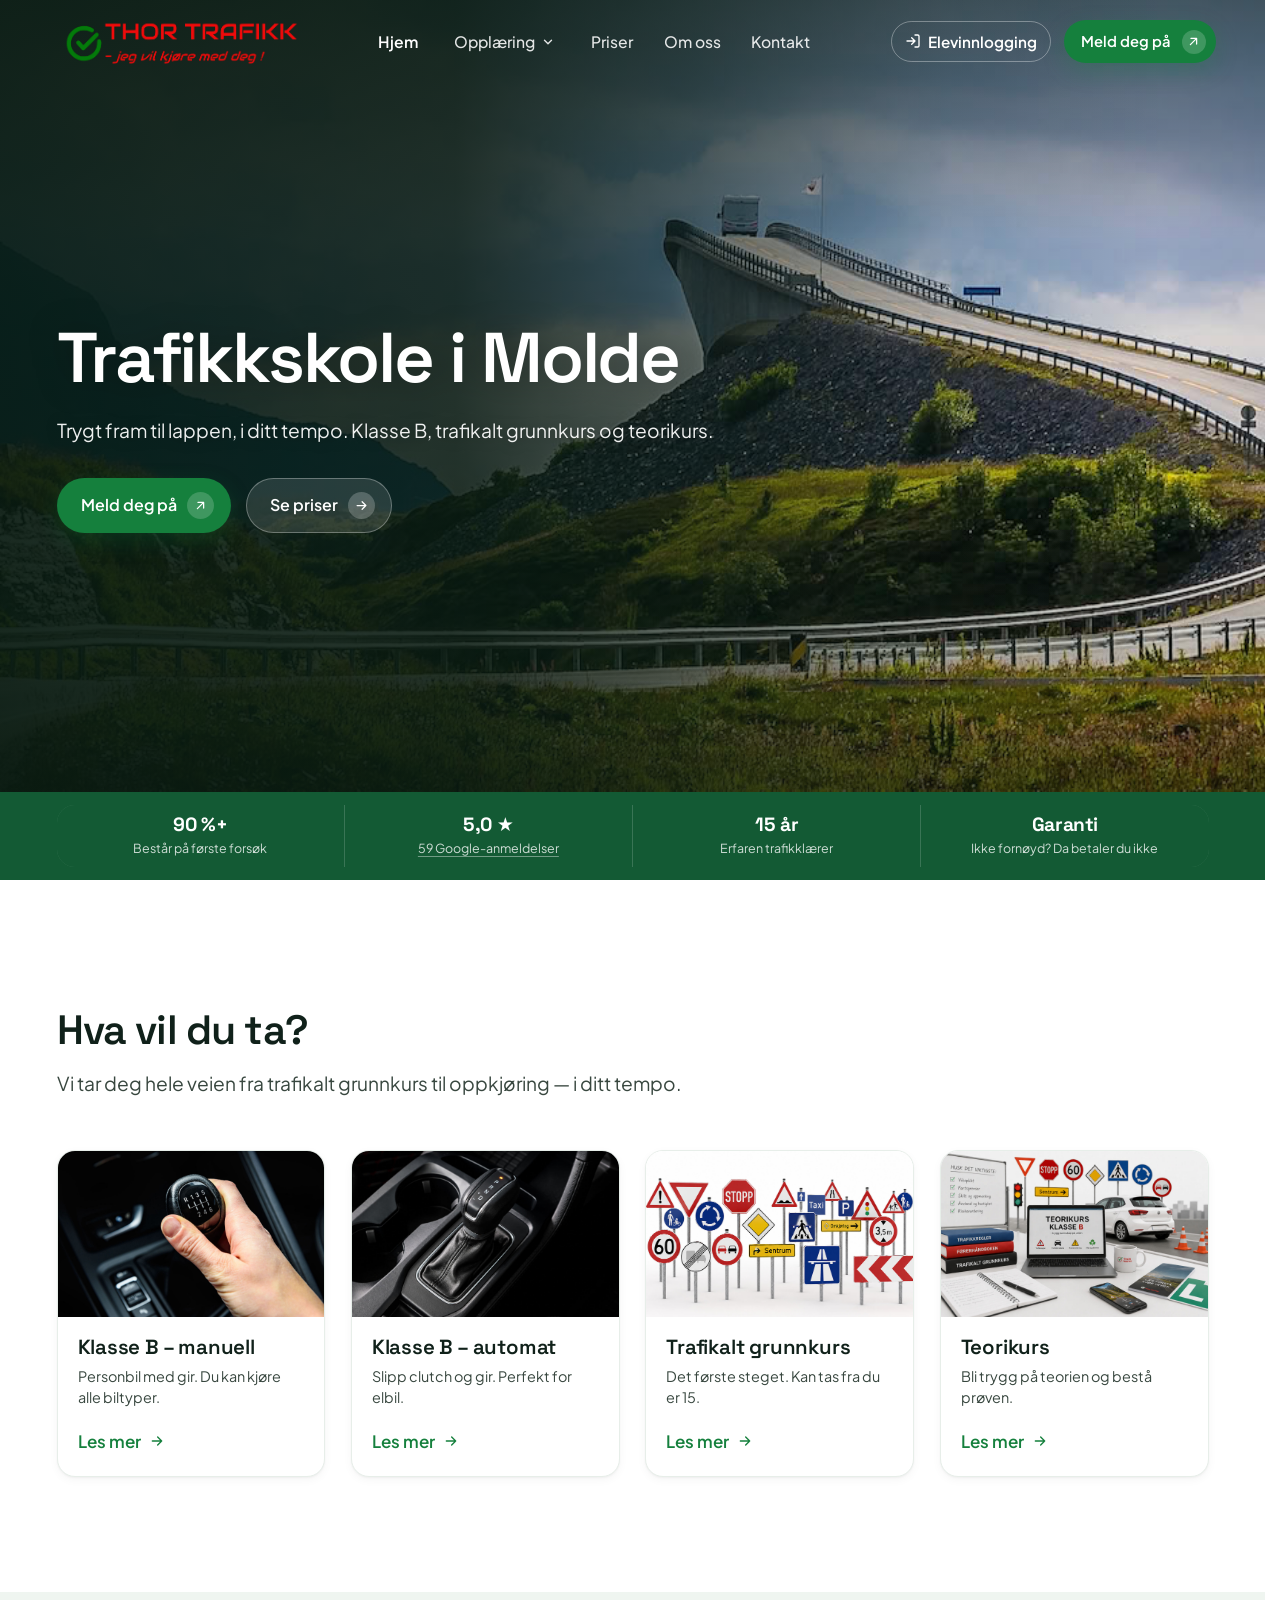
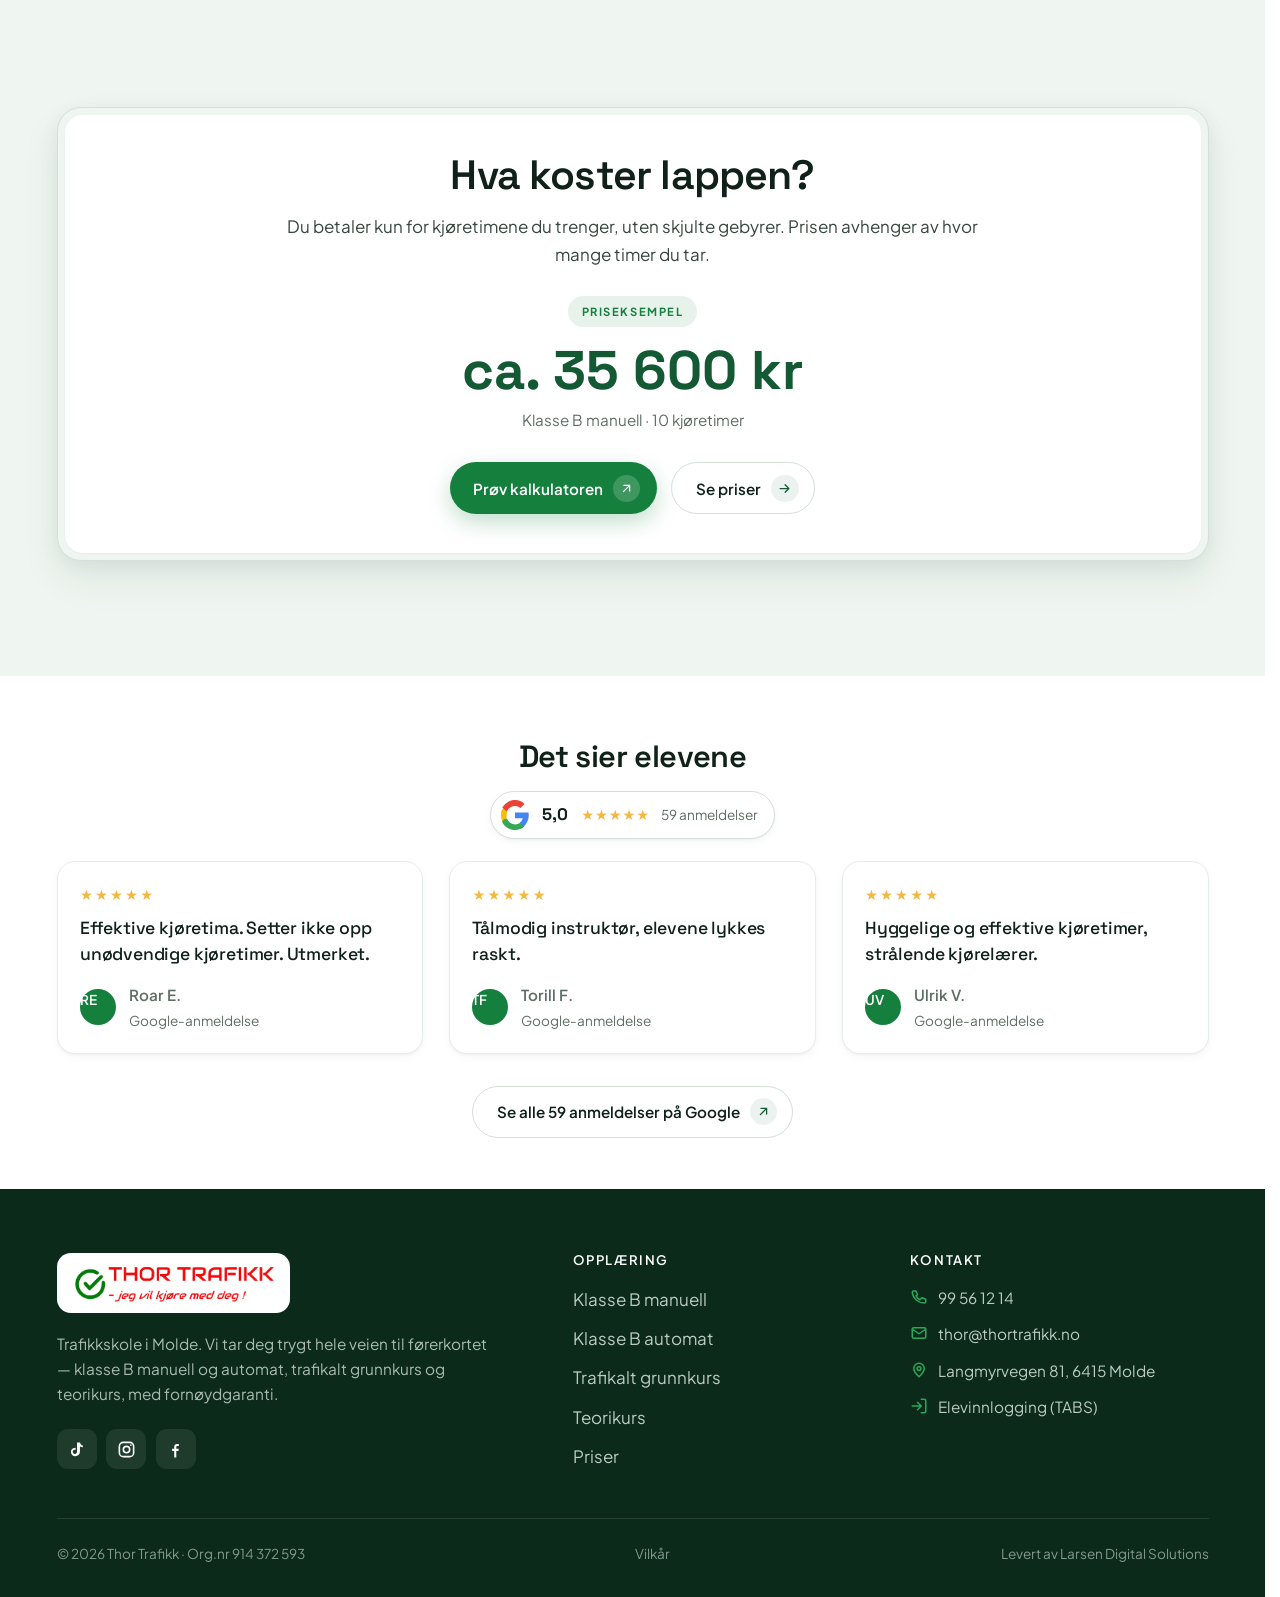
==== commit 270aa26e: "fjern CTA-bånd-seksjonen på alle sider" ====
--- a/index.html
+++ b/index.html
@@ -251,25 +251,6 @@
       </div>
     </section>
 
-    <!-- ===================== CTA-BAND ===================== -->
-    <section class="cta-band section">
-      <div class="cta-band__bg" aria-hidden="true"><img decoding="async" src="img/road.jpg" alt="" loading="lazy" width="1920" height="900"></div>
-      <div class="cta-band__scrim" aria-hidden="true"></div>
-      <div class="container reveal">
-        <div style="max-width:54ch">
-          <h2>Klar for å ta lappen?</h2>
-          <p class="lead mt-1">Meld deg på i dag, så tar vi kontakt og legger en plan som passer deg. Helt uforpliktende.</p>
-          <div class="btn-row mt-2">
-            <a class="btn btn--primary btn--lg" href="kontakt.html">Meld deg på
-              <span class="btn__icon" aria-hidden="true"><svg viewBox="0 0 24 24" fill="none" stroke="currentColor" stroke-width="2" stroke-linecap="round" stroke-linejoin="round"><path d="M7 17 17 7M8 7h9v9"/></svg></span>
-            </a>
-            <a class="btn btn--glass btn--lg" href="https://tabs.no/start" target="_blank" rel="noopener">Elevinnlogging
-              <span class="btn__icon" aria-hidden="true"><svg viewBox="0 0 24 24" fill="none" stroke="currentColor" stroke-width="2" stroke-linecap="round" stroke-linejoin="round"><path d="M15 3h4a2 2 0 0 1 2 2v14a2 2 0 0 1-2 2h-4"/><path d="M10 17 15 12 10 7M15 12H3"/></svg></span>
-            </a>
-          </div>
-        </div>
-      </div>
-    </section>
 
   </main>
 
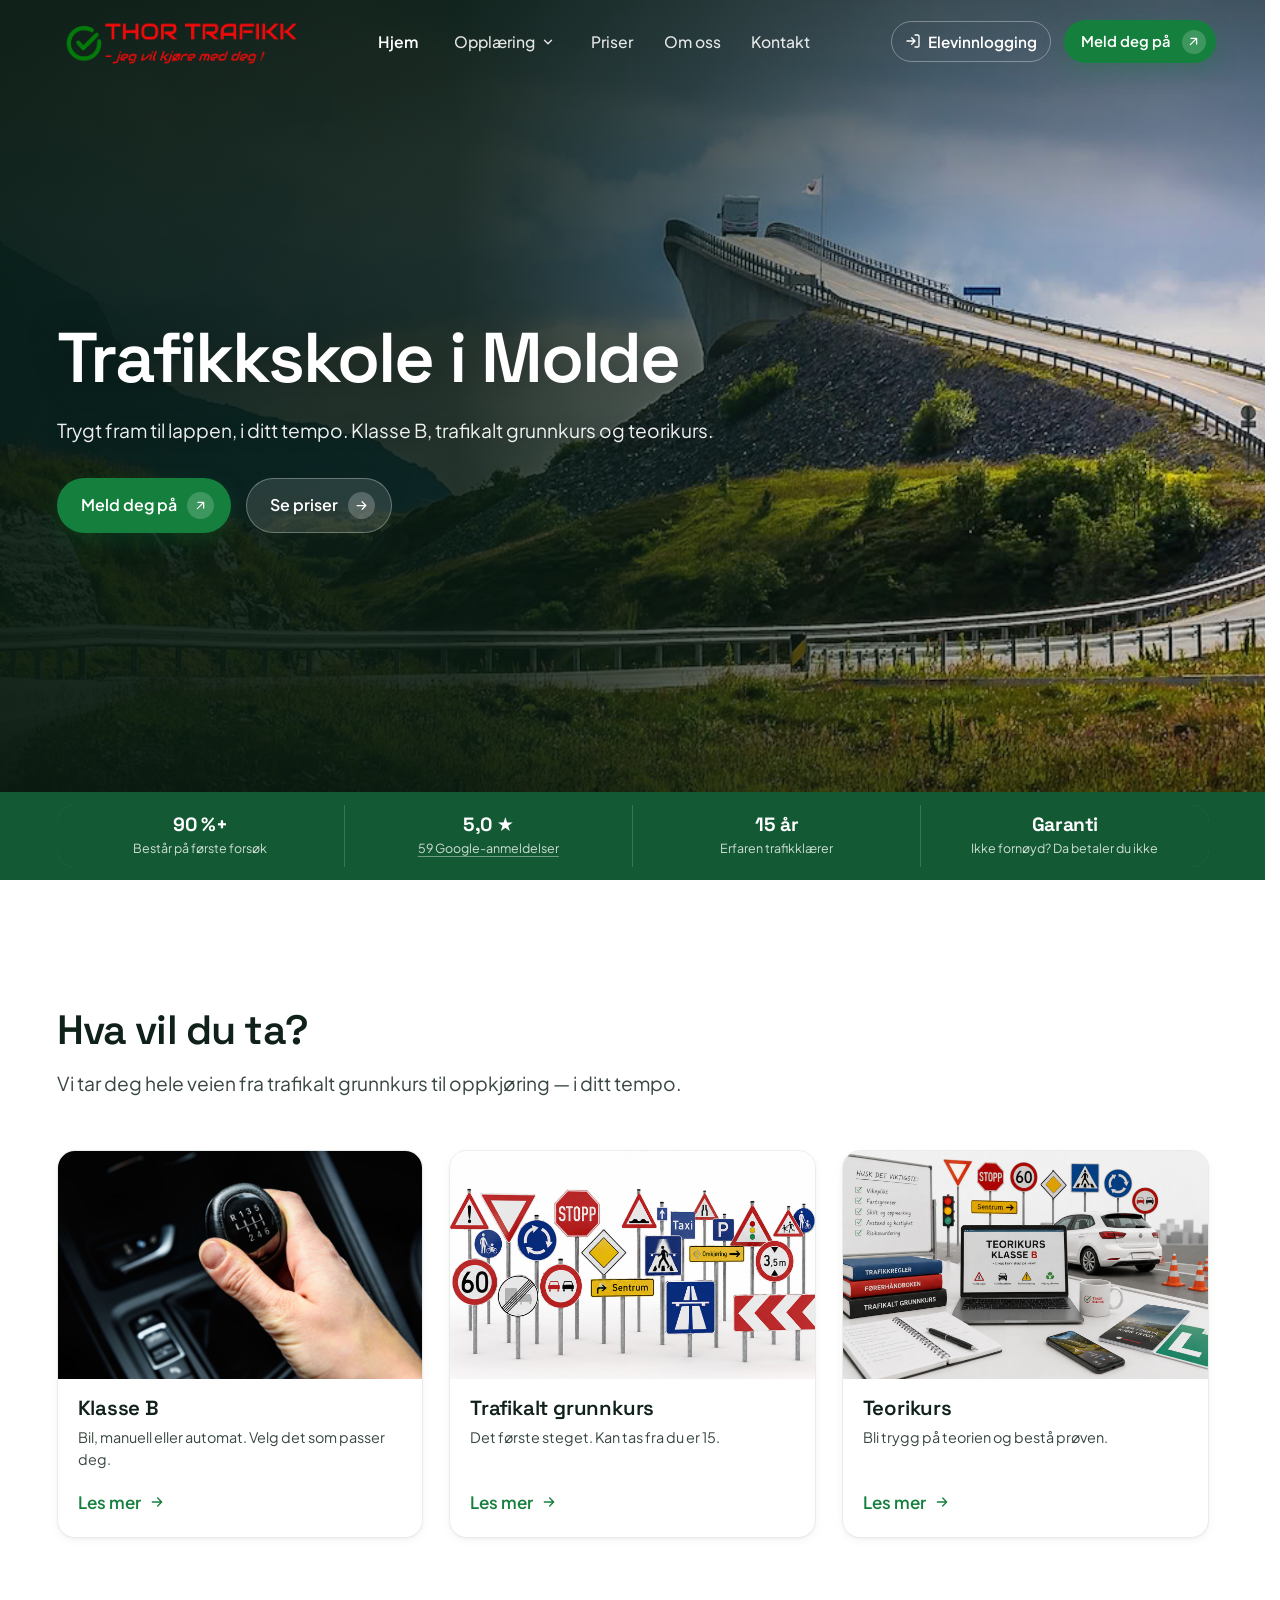
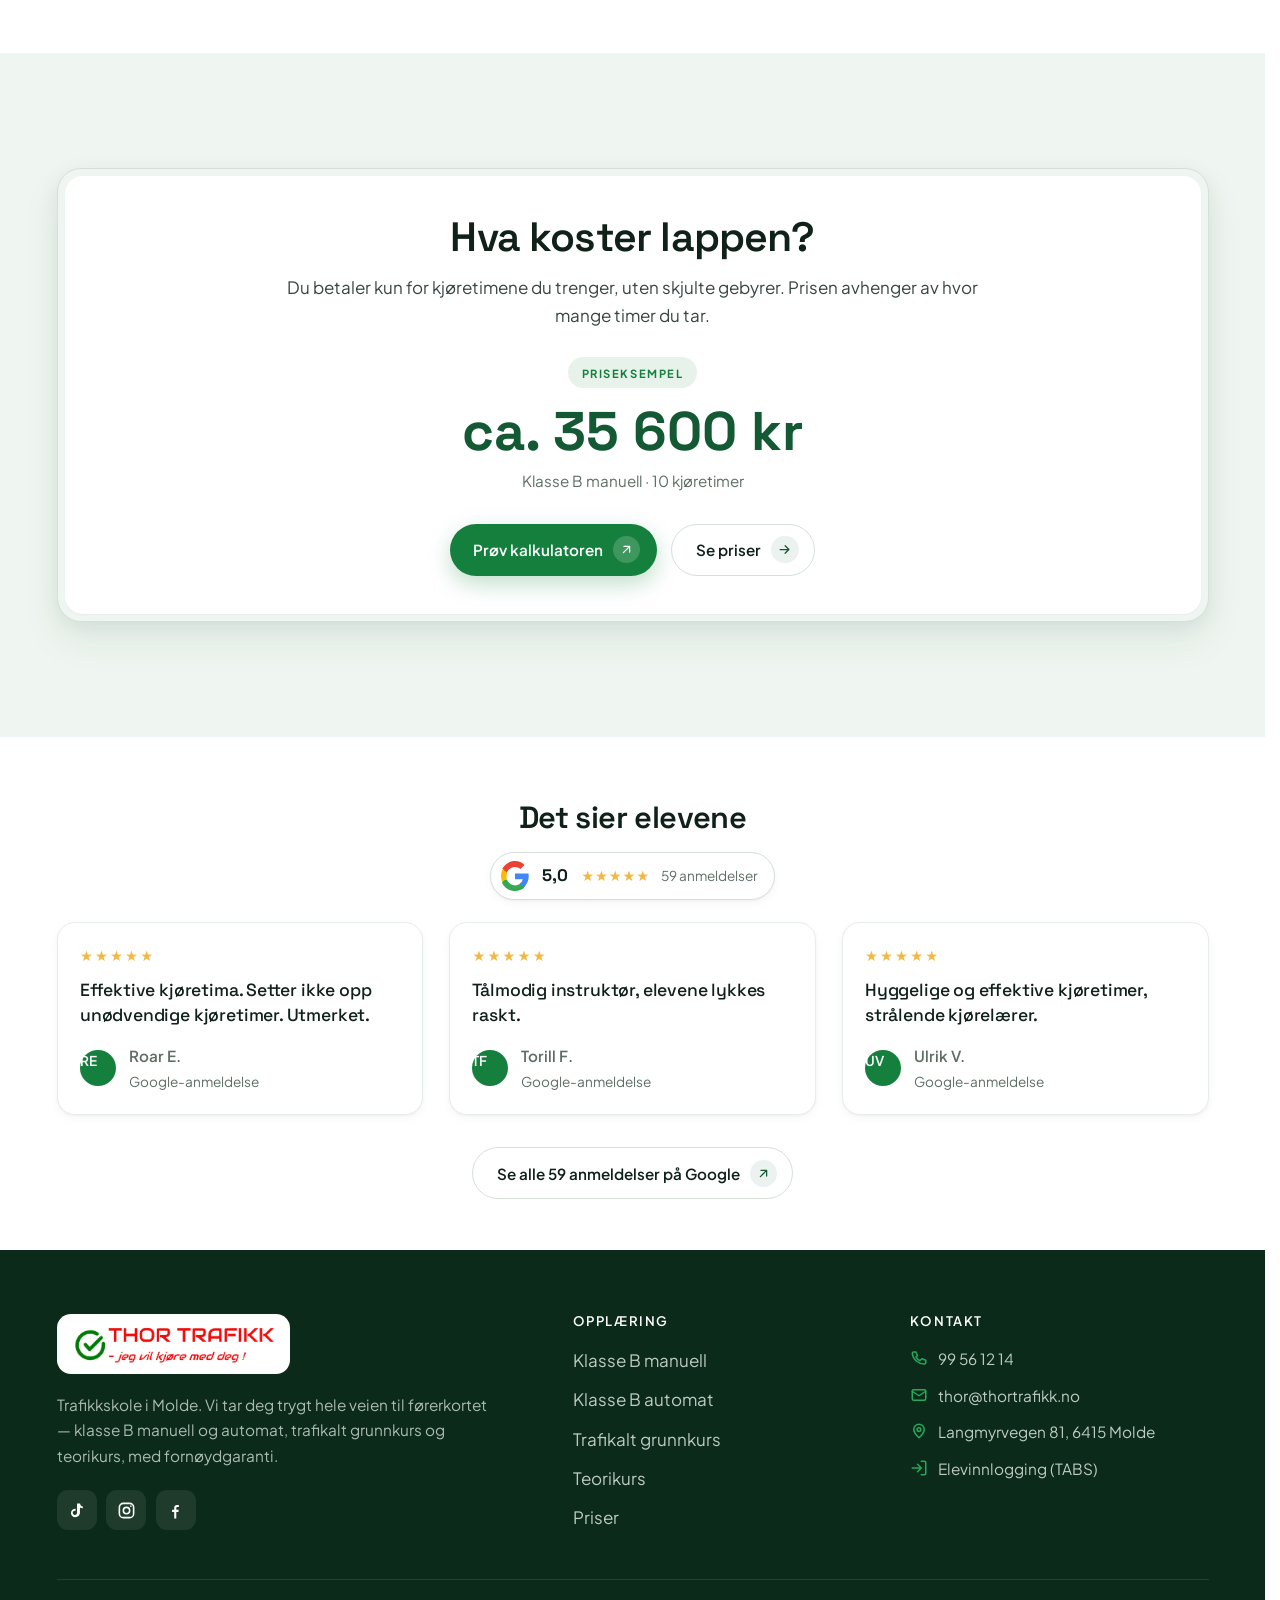
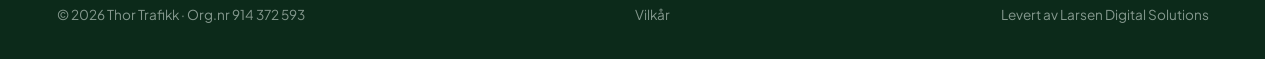
==== commit 3af73689: "slå sammen manuell+automat til felles klasse-b.html (med Manuell/automat-sammenligning); 3-flis-rad;" ====
--- a/index.html
+++ b/index.html
@@ -44,8 +44,7 @@
           </button>
           <div class="dd__panel" role="menu">
             <a href="opplaering.html" role="menuitem"><span class="dd__ic"><svg viewBox="0 0 24 24" fill="none" stroke="currentColor" stroke-width="2" stroke-linecap="round" stroke-linejoin="round"><path d="M4 6h16M4 12h16M4 18h10"/></svg></span><span><b>All opplæring</b><span>Oversikt og slik tar du lappen</span></span></a>
-            <a href="klasse-b-manuell.html" role="menuitem"><span class="dd__ic"><svg viewBox="0 0 24 24" fill="none" stroke="currentColor" stroke-width="2" stroke-linecap="round" stroke-linejoin="round"><path d="M5 13l1.5-4.5A2 2 0 0 1 8.4 7h7.2a2 2 0 0 1 1.9 1.5L19 13M5 13h14v4H5z"/><circle cx="8" cy="17" r="1.4"/><circle cx="16" cy="17" r="1.4"/></svg></span><span><b>Klasse B – manuell</b><span>Personbil med gir</span></span></a>
-            <a href="klasse-b-automat.html" role="menuitem"><span class="dd__ic"><svg viewBox="0 0 24 24" fill="none" stroke="currentColor" stroke-width="2" stroke-linecap="round" stroke-linejoin="round"><path d="M5 13l1.5-4.5A2 2 0 0 1 8.4 7h7.2a2 2 0 0 1 1.9 1.5L19 13M5 13h14v4H5z"/><circle cx="8" cy="17" r="1.4"/><circle cx="16" cy="17" r="1.4"/></svg></span><span><b>Klasse B – automat</b><span>Kode 78 · enklere å lære</span></span></a>
+            <a href="klasse-b.html" role="menuitem"><span class="dd__ic"><svg viewBox="0 0 24 24" fill="none" stroke="currentColor" stroke-width="2" stroke-linecap="round" stroke-linejoin="round"><path d="M5 13l1.5-4.5A2 2 0 0 1 8.4 7h7.2a2 2 0 0 1 1.9 1.5L19 13M5 13h14v4H5z"/><circle cx="8" cy="17" r="1.4"/><circle cx="16" cy="17" r="1.4"/></svg></span><span><b>Klasse B</b><span>Bil · manuell eller automat</span></span></a>
             <a href="trafikalt-grunnkurs.html" role="menuitem"><span class="dd__ic"><svg viewBox="0 0 24 24" fill="none" stroke="currentColor" stroke-width="2" stroke-linecap="round" stroke-linejoin="round"><path d="M12 3 2 8l10 5 10-5-10-5Z"/><path d="M6 10v5c0 1 2.7 2.5 6 2.5s6-1.5 6-2.5v-5"/></svg></span><span><b>Trafikalt grunnkurs</b><span>Første steg · fra 15 år</span></span></a>
             <a href="teorikurs.html" role="menuitem"><span class="dd__ic"><svg viewBox="0 0 24 24" fill="none" stroke="currentColor" stroke-width="2" stroke-linecap="round" stroke-linejoin="round"><path d="M4 5h12a2 2 0 0 1 2 2v12H6a2 2 0 0 1-2-2V5Z"/><path d="M9 9h6M9 13h4"/></svg></span><span><b>Teorikurs</b><span>Øv på teorien · gratis quiz</span></span></a>
           </div>
@@ -76,8 +75,8 @@
     <a class="m-link" href="index.html">Hjem</a>
     <a class="m-link" href="opplaering.html">Opplæring</a>
     <div class="m-sub">
-      <a href="klasse-b-manuell.html">Klasse B manuell</a>
-      <a href="klasse-b-automat.html">Klasse B automat</a>
+      <a href="klasse-b.html">Klasse B manuell</a>
+      <a href="klasse-b.html">Klasse B automat</a>
       <a href="trafikalt-grunnkurs.html">Trafikalt grunnkurs</a>
       <a href="teorikurs.html">Teorikurs</a>
     </div>
@@ -148,23 +147,13 @@
           <h2>Hva vil du ta?</h2>
           <p class="lead">Vi tar deg hele veien fra trafikalt grunnkurs til oppkjøring — i ditt tempo.</p>
         </div>
-        <div class="grid grid-4">
+        <div class="grid grid-3">
           <article class="svc card reveal">
-            <div class="svc__media"><img decoding="async" src="img/manuell.jpg" alt="Kjøreopplæring klasse B manuell i Molde — Thor Trafikk" loading="lazy" width="720" height="560"></div>
+            <div class="svc__media"><img decoding="async" src="img/manuell.jpg" alt="Kjøreopplæring klasse B i Molde — Thor Trafikk" loading="lazy" width="720" height="560"></div>
             <div class="svc__body">
-              <h3>Klasse B – manuell</h3>
-              <p>Personbil med gir. Du kan kjøre alle biltyper.</p>
-              <a class="svc__link" href="klasse-b-manuell.html">Les mer
-                <svg viewBox="0 0 24 24" fill="none" stroke="currentColor" stroke-width="2" stroke-linecap="round" stroke-linejoin="round" aria-hidden="true"><path d="M5 12h14M13 6l6 6-6 6"/></svg>
-              </a>
-            </div>
-          </article>
-          <article class="svc card reveal" data-delay="1">
-            <div class="svc__media"><img decoding="async" src="img/automat.jpg" alt="Kjøreopplæring klasse B automat (kode 78) i Molde — Thor Trafikk" loading="lazy" width="720" height="560"></div>
-            <div class="svc__body">
-              <h3>Klasse B – automat</h3>
-              <p>Slipp clutch og gir. Perfekt for elbil.</p>
-              <a class="svc__link" href="klasse-b-automat.html">Les mer
+              <h3>Klasse B</h3>
+              <p>Bil, manuell eller automat. Velg det som passer deg.</p>
+              <a class="svc__link" href="klasse-b.html">Les mer
                 <svg viewBox="0 0 24 24" fill="none" stroke="currentColor" stroke-width="2" stroke-linecap="round" stroke-linejoin="round" aria-hidden="true"><path d="M5 12h14M13 6l6 6-6 6"/></svg>
               </a>
             </div>
@@ -268,8 +257,8 @@
         <div>
           <h4>Opplæring</h4>
           <ul>
-            <li><a href="klasse-b-manuell.html">Klasse B manuell</a></li>
-            <li><a href="klasse-b-automat.html">Klasse B automat</a></li>
+            <li><a href="klasse-b.html">Klasse B manuell</a></li>
+            <li><a href="klasse-b.html">Klasse B automat</a></li>
             <li><a href="trafikalt-grunnkurs.html">Trafikalt grunnkurs</a></li>
             <li><a href="teorikurs.html">Teorikurs</a></li>
             <li><a href="priser.html">Priser</a></li>
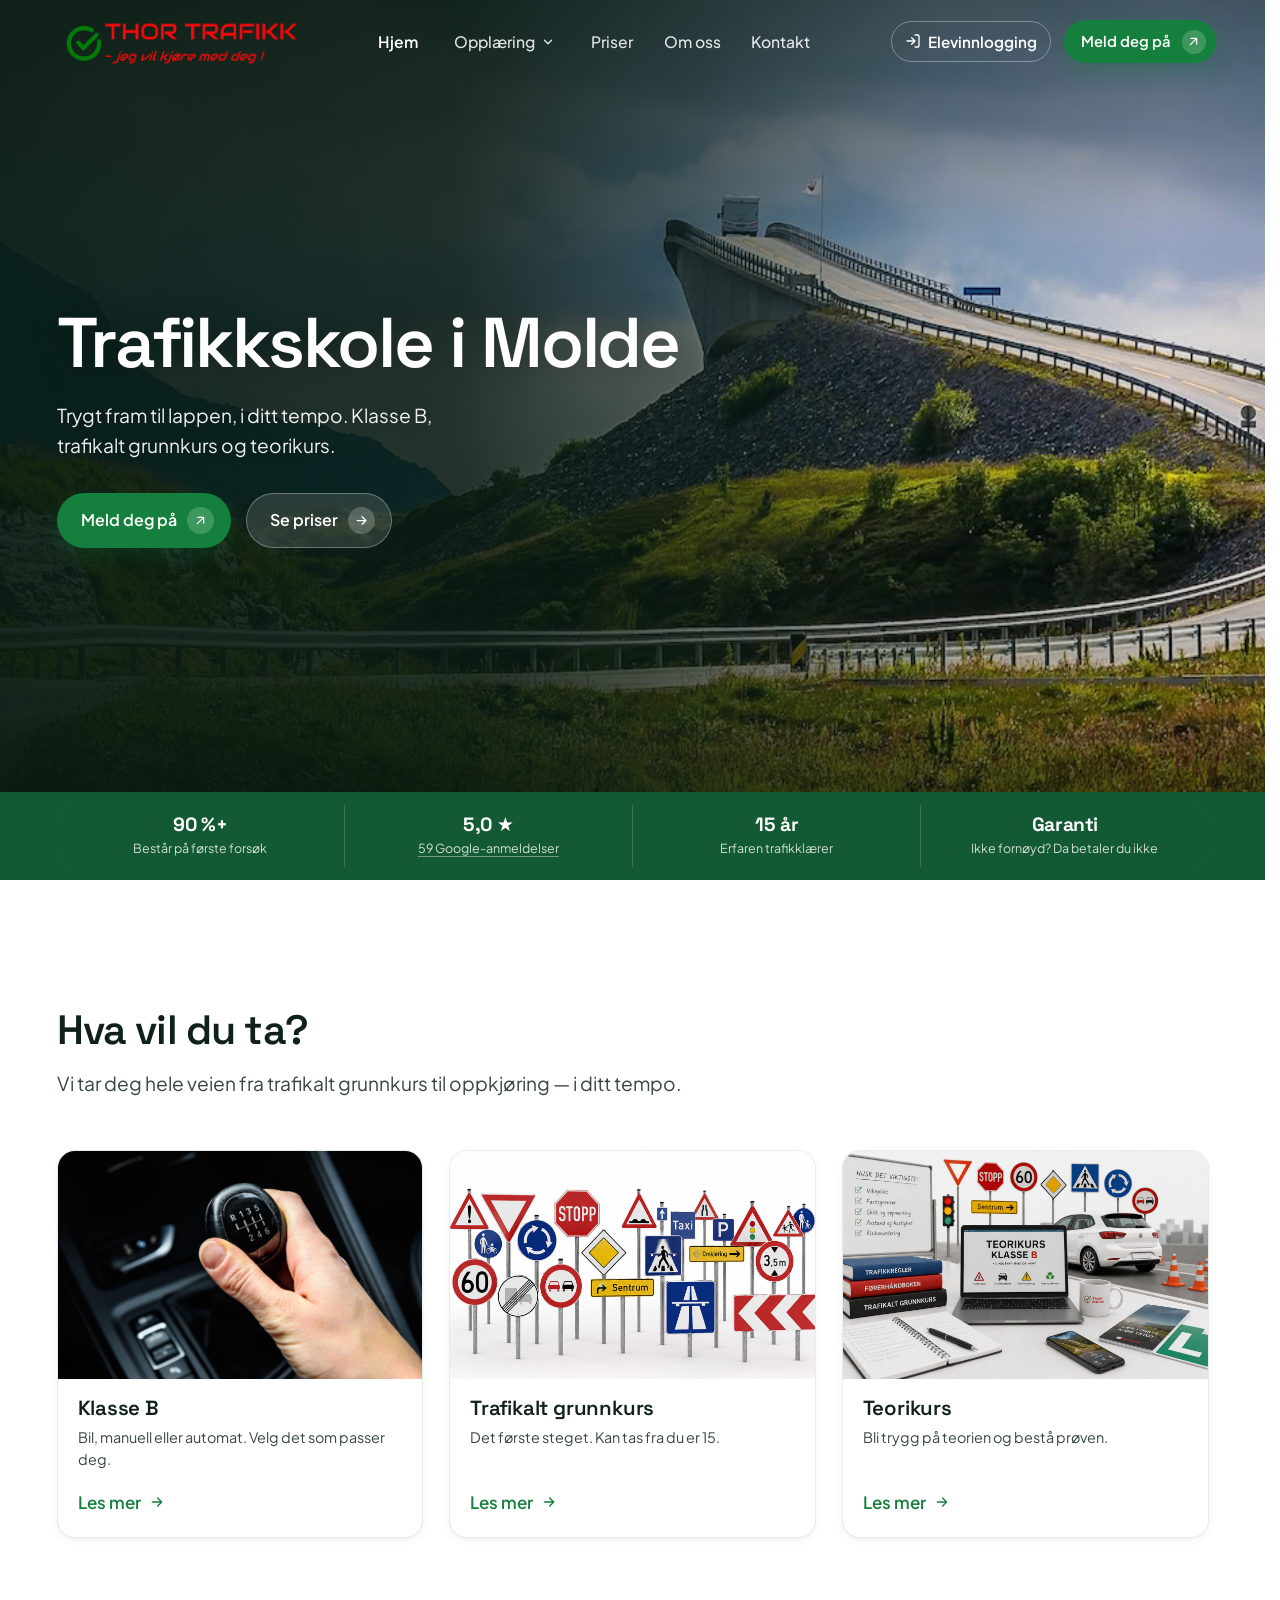
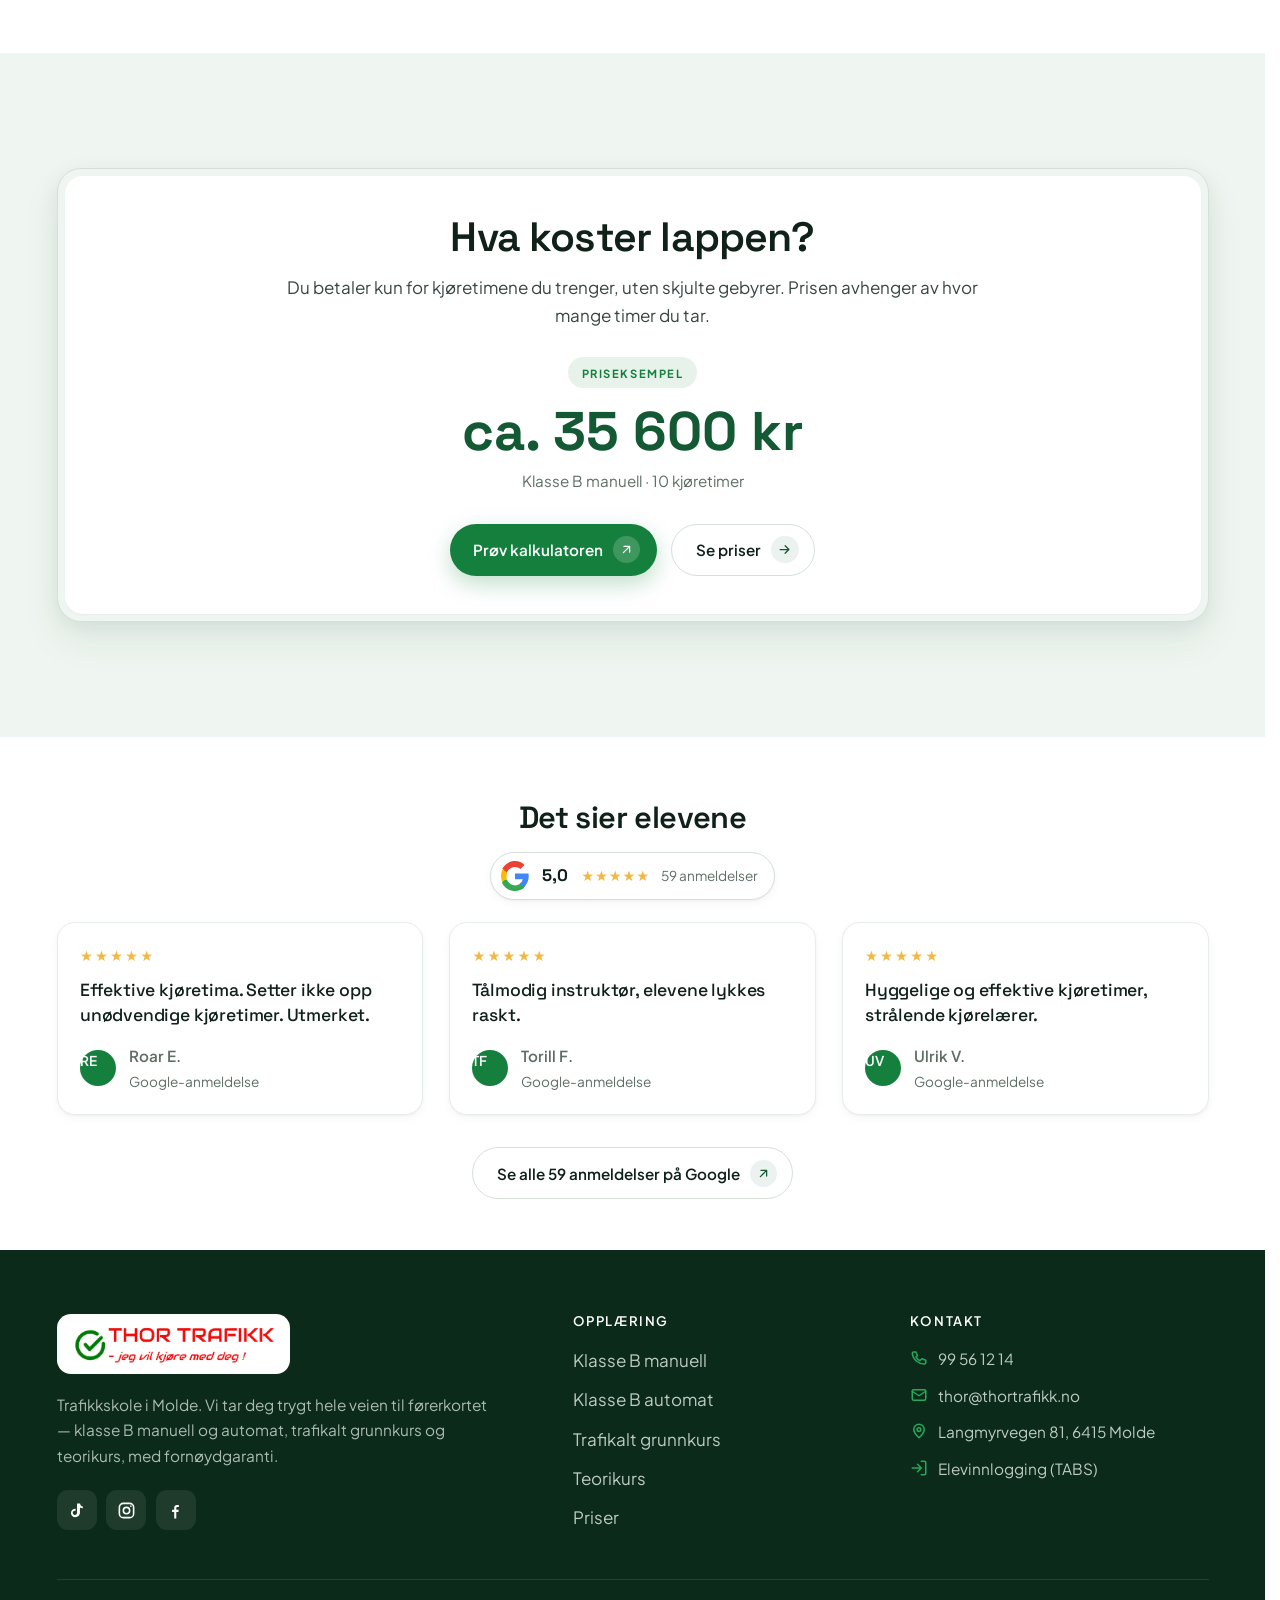
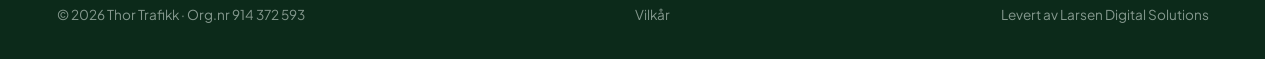
==== commit c2b1219d: "hero: undertekst knekker innenfor overskriftens bredde (max-width 34ch + nbsp)" ====
--- a/index.html
+++ b/index.html
@@ -25,7 +25,7 @@
   <meta name="geo.placename" content="Molde">
   <meta name="geo.position" content="62.7444642;7.1869304">
   <meta name="ICBM" content="62.7444642, 7.1869304">
-  <link rel="stylesheet" href="css/styles.css?v=9">
+  <link rel="stylesheet" href="css/styles.css?v=10">
   <script type="application/ld+json">{"@context":"https://schema.org","@type":"LocalBusiness","additionalType":"https://schema.org/EducationalOrganization","@id":"https://www.thortrafikk.no/#trafikkskole","name":"Thor Trafikk","description":"Trafikkskole i Molde. Opplæring i klasse B manuell og automat, trafikalt grunnkurs og teorikurs, med fornøydgaranti og henting/bringing.","url":"https://www.thortrafikk.no/","image":"https://www.thortrafikk.no/img/og.jpg","email":"thor@thortrafikk.no","telephone":"+4799561214","priceRange":"$$","aggregateRating":{"@type":"AggregateRating","ratingValue":"5.0","reviewCount":"59"},"address":{"@type":"PostalAddress","streetAddress":"Langmyrvegen 81","postalCode":"6415","addressLocality":"Molde","addressRegion":"Møre og Romsdal","addressCountry":"NO"},"geo":{"@type":"GeoCoordinates","latitude":62.7444642,"longitude":7.1869304},"areaServed":[{"@type":"City","name":"Molde"},{"@type":"Place","name":"Elnesvågen"},{"@type":"Place","name":"Hustadvika"},{"@type":"Place","name":"Eidsvåg"},{"@type":"Place","name":"Aukra"}],"openingHoursSpecification":[{"@type":"OpeningHoursSpecification","dayOfWeek":["Monday","Tuesday","Wednesday","Thursday","Friday","Saturday","Sunday"],"opens":"06:00","closes":"18:00"}],"makesOffer":[{"@type":"Offer","itemOffered":{"@type":"Service","name":"Klasse B – manuell"}},{"@type":"Offer","itemOffered":{"@type":"Service","name":"Klasse B – automat"}},{"@type":"Offer","itemOffered":{"@type":"Service","name":"Trafikalt grunnkurs"}},{"@type":"Offer","itemOffered":{"@type":"Service","name":"Teorikurs"}}]}</script>
 </head>
 <body>
@@ -104,7 +104,7 @@
       <span data-nav-sentinel style="position:absolute;top:90px;height:1px;width:1px"></span>
       <div class="container hero__inner">
         <h1>Trafikkskole i Molde</h1>
-        <p class="lead">Trygt fram til lappen, i ditt tempo. Klasse B, trafikalt grunnkurs og teorikurs.</p>
+        <p class="lead">Trygt fram til lappen, i ditt tempo. Klasse B, trafikalt&nbsp;grunnkurs og&nbsp;teorikurs.</p>
         <div class="btn-row">
           <a class="btn btn--primary btn--lg" href="kontakt.html">Meld deg på
             <span class="btn__icon" aria-hidden="true"><svg viewBox="0 0 24 24" fill="none" stroke="currentColor" stroke-width="2" stroke-linecap="round" stroke-linejoin="round"><path d="M7 17 17 7M8 7h9v9"/></svg></span>
--- a/css/styles.css
+++ b/css/styles.css
@@ -245,7 +245,7 @@
 .hero__scrim { position: absolute; inset: 0; z-index: -1; background: linear-gradient(90deg, rgba(8,26,17,.92) 0%, rgba(8,26,17,.85) 36%, rgba(8,26,17,.56) 55%, rgba(8,26,17,.16) 75%, rgba(8,26,17,0) 92%), linear-gradient(180deg, rgba(8,26,17,.5) 0%, rgba(8,26,17,0) 30%, rgba(8,26,17,0) 58%, rgba(8,26,17,.34) 100%); }
 .hero__inner { padding-top: var(--nav-h); padding-bottom: 2.5rem; }
 .hero h1 { color: #fff; margin: 1.2rem 0 1.3rem; max-width: 24ch; font-size: clamp(2.6rem, 5.6vw, 4.4rem); line-height: 1.04; letter-spacing: -0.03em; text-shadow: 0 2px 34px rgba(0,0,0,.34); }
-.hero .lead { color: rgba(255,255,255,.93); max-width: 54ch; text-shadow: 0 1px 14px rgba(0,0,0,.35); }
+.hero .lead { color: rgba(255,255,255,.93); max-width: 34ch; text-shadow: 0 1px 14px rgba(0,0,0,.35); }
 .hero .eyebrow, .subhero .eyebrow { color: rgba(255,255,255,.96); font-size: .78rem; letter-spacing: .22em; text-shadow: 0 1px 14px rgba(0,0,0,.5); }
 .hero .eyebrow::before, .subhero .eyebrow::before { display: none; }
 .hero .btn-row { margin-top: 2rem; }
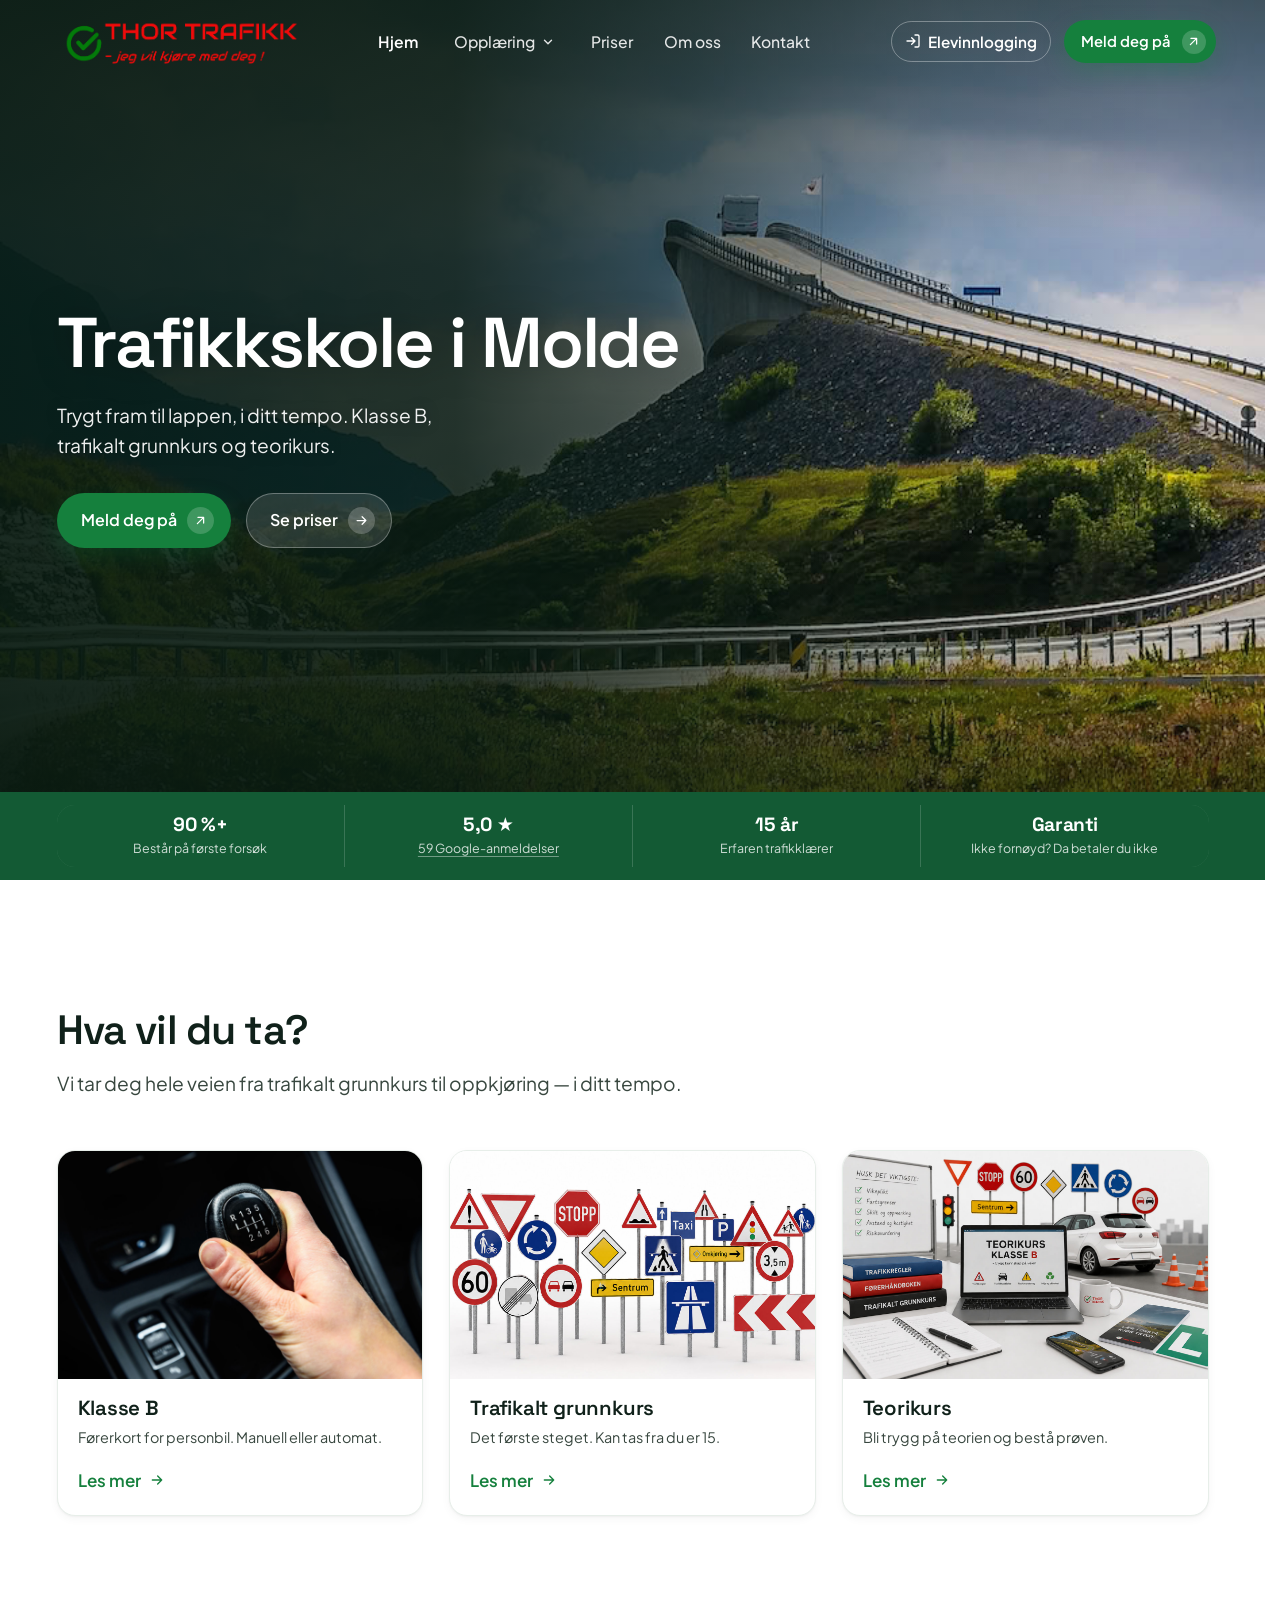
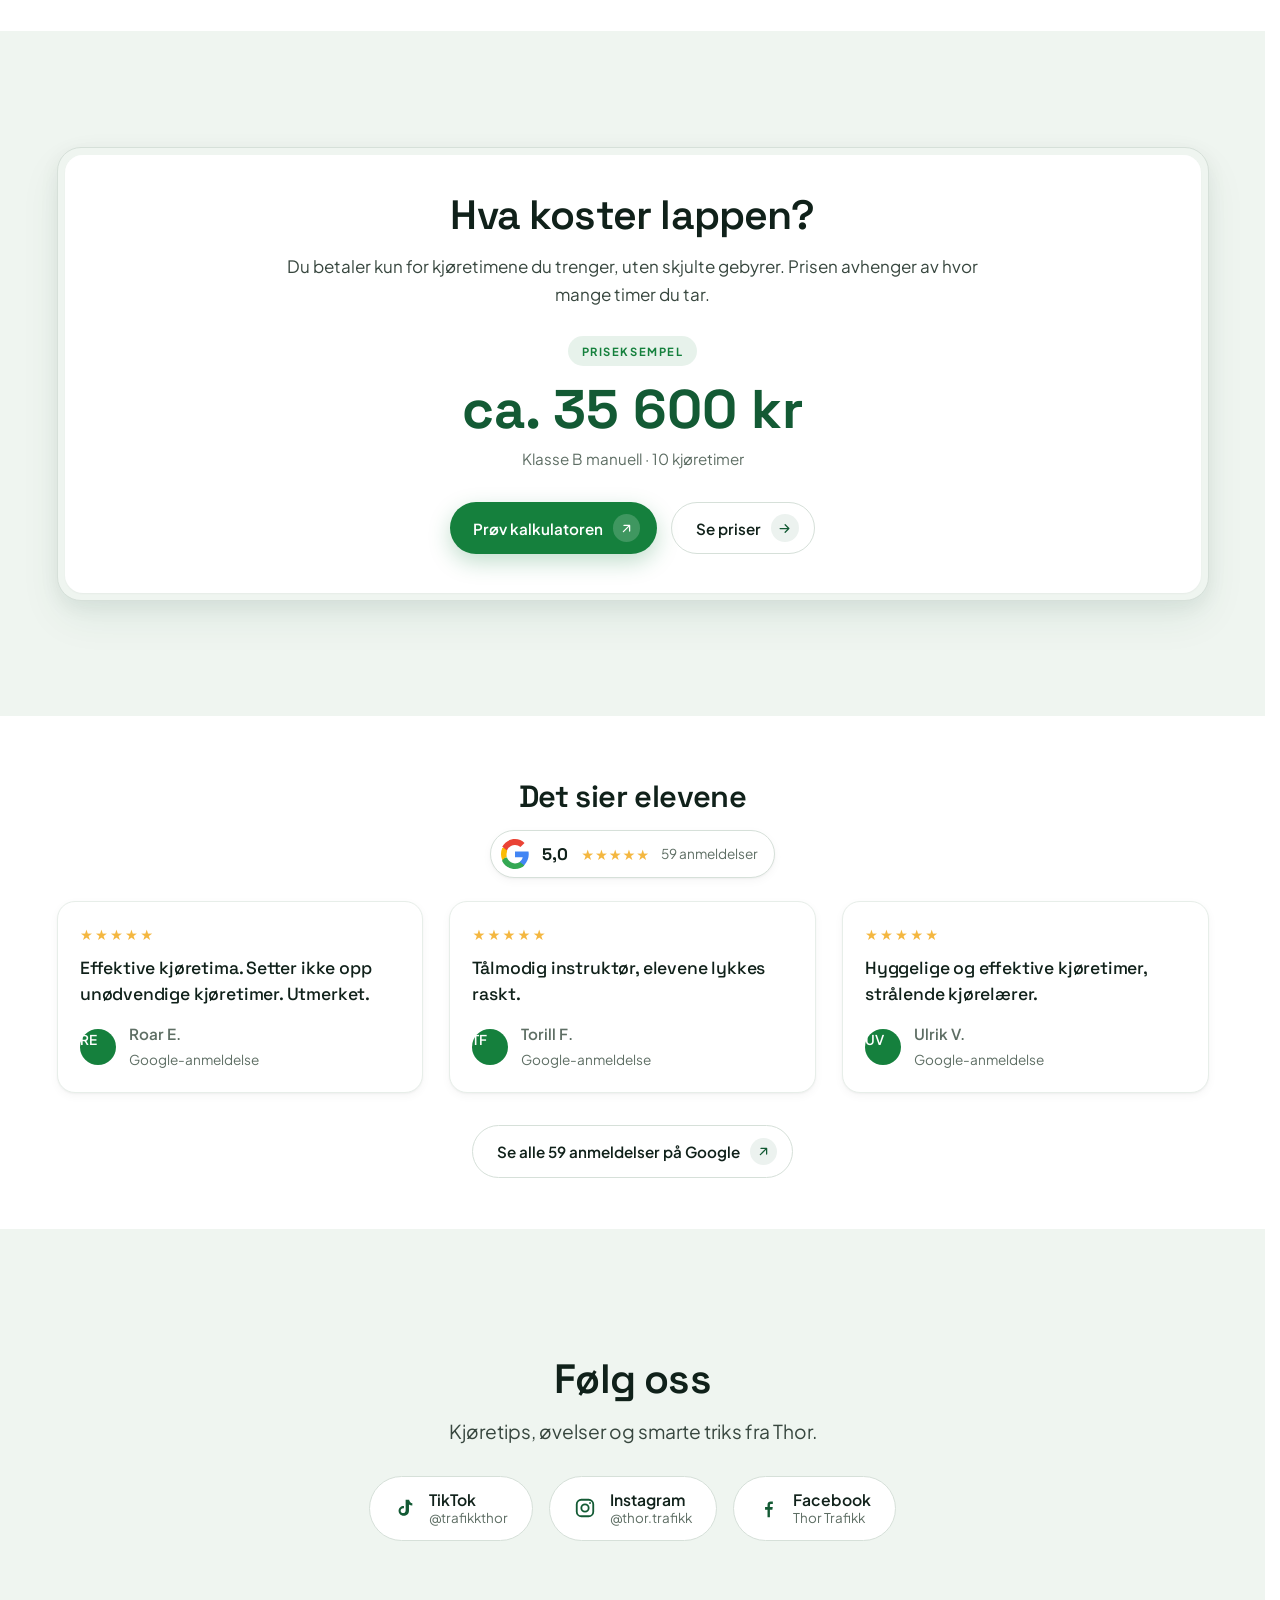
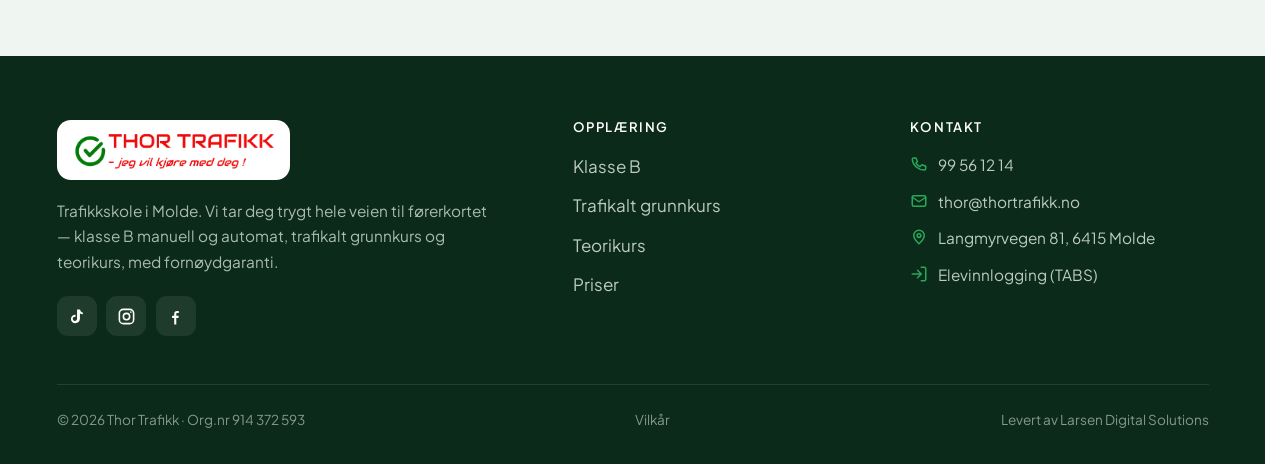
==== commit a9973223: "forside: 'Følg oss'-stripe (TikTok/Instagram/Facebook); Klasse B-flis ny undertekst; ryddet doble Kl" ====
--- a/index.html
+++ b/index.html
@@ -25,7 +25,7 @@
   <meta name="geo.placename" content="Molde">
   <meta name="geo.position" content="62.7444642;7.1869304">
   <meta name="ICBM" content="62.7444642, 7.1869304">
-  <link rel="stylesheet" href="css/styles.css?v=10">
+  <link rel="stylesheet" href="css/styles.css?v=13">
   <script type="application/ld+json">{"@context":"https://schema.org","@type":"LocalBusiness","additionalType":"https://schema.org/EducationalOrganization","@id":"https://www.thortrafikk.no/#trafikkskole","name":"Thor Trafikk","description":"Trafikkskole i Molde. Opplæring i klasse B manuell og automat, trafikalt grunnkurs og teorikurs, med fornøydgaranti og henting/bringing.","url":"https://www.thortrafikk.no/","image":"https://www.thortrafikk.no/img/og.jpg","email":"thor@thortrafikk.no","telephone":"+4799561214","priceRange":"$$","aggregateRating":{"@type":"AggregateRating","ratingValue":"5.0","reviewCount":"59"},"address":{"@type":"PostalAddress","streetAddress":"Langmyrvegen 81","postalCode":"6415","addressLocality":"Molde","addressRegion":"Møre og Romsdal","addressCountry":"NO"},"geo":{"@type":"GeoCoordinates","latitude":62.7444642,"longitude":7.1869304},"areaServed":[{"@type":"City","name":"Molde"},{"@type":"Place","name":"Elnesvågen"},{"@type":"Place","name":"Hustadvika"},{"@type":"Place","name":"Eidsvåg"},{"@type":"Place","name":"Aukra"}],"openingHoursSpecification":[{"@type":"OpeningHoursSpecification","dayOfWeek":["Monday","Tuesday","Wednesday","Thursday","Friday","Saturday","Sunday"],"opens":"06:00","closes":"18:00"}],"makesOffer":[{"@type":"Offer","itemOffered":{"@type":"Service","name":"Klasse B – manuell"}},{"@type":"Offer","itemOffered":{"@type":"Service","name":"Klasse B – automat"}},{"@type":"Offer","itemOffered":{"@type":"Service","name":"Trafikalt grunnkurs"}},{"@type":"Offer","itemOffered":{"@type":"Service","name":"Teorikurs"}}]}</script>
 </head>
 <body>
@@ -43,7 +43,6 @@
             <svg viewBox="0 0 24 24" fill="none" stroke="currentColor" stroke-width="2.4" stroke-linecap="round" stroke-linejoin="round" aria-hidden="true"><path d="m6 9 6 6 6-6"/></svg>
           </button>
           <div class="dd__panel" role="menu">
-            <a href="opplaering.html" role="menuitem"><span class="dd__ic"><svg viewBox="0 0 24 24" fill="none" stroke="currentColor" stroke-width="2" stroke-linecap="round" stroke-linejoin="round"><path d="M4 6h16M4 12h16M4 18h10"/></svg></span><span><b>All opplæring</b><span>Oversikt og slik tar du lappen</span></span></a>
             <a href="klasse-b.html" role="menuitem"><span class="dd__ic"><svg viewBox="0 0 24 24" fill="none" stroke="currentColor" stroke-width="2" stroke-linecap="round" stroke-linejoin="round"><path d="M5 13l1.5-4.5A2 2 0 0 1 8.4 7h7.2a2 2 0 0 1 1.9 1.5L19 13M5 13h14v4H5z"/><circle cx="8" cy="17" r="1.4"/><circle cx="16" cy="17" r="1.4"/></svg></span><span><b>Klasse B</b><span>Bil · manuell eller automat</span></span></a>
             <a href="trafikalt-grunnkurs.html" role="menuitem"><span class="dd__ic"><svg viewBox="0 0 24 24" fill="none" stroke="currentColor" stroke-width="2" stroke-linecap="round" stroke-linejoin="round"><path d="M12 3 2 8l10 5 10-5-10-5Z"/><path d="M6 10v5c0 1 2.7 2.5 6 2.5s6-1.5 6-2.5v-5"/></svg></span><span><b>Trafikalt grunnkurs</b><span>Første steg · fra 15 år</span></span></a>
             <a href="teorikurs.html" role="menuitem"><span class="dd__ic"><svg viewBox="0 0 24 24" fill="none" stroke="currentColor" stroke-width="2" stroke-linecap="round" stroke-linejoin="round"><path d="M4 5h12a2 2 0 0 1 2 2v12H6a2 2 0 0 1-2-2V5Z"/><path d="M9 9h6M9 13h4"/></svg></span><span><b>Teorikurs</b><span>Øv på teorien · gratis quiz</span></span></a>
@@ -73,10 +72,9 @@
   <!-- mobilmeny -->
   <div class="mobile-menu" id="mobilmeny">
     <a class="m-link" href="index.html">Hjem</a>
-    <a class="m-link" href="opplaering.html">Opplæring</a>
+    <span class="m-link" style="cursor:default;opacity:.7">Opplæring</span>
     <div class="m-sub">
-      <a href="klasse-b.html">Klasse B manuell</a>
-      <a href="klasse-b.html">Klasse B automat</a>
+      <a href="klasse-b.html">Klasse B</a>
       <a href="trafikalt-grunnkurs.html">Trafikalt grunnkurs</a>
       <a href="teorikurs.html">Teorikurs</a>
     </div>
@@ -152,7 +150,7 @@
             <div class="svc__media"><img decoding="async" src="img/manuell.jpg" alt="Kjøreopplæring klasse B i Molde — Thor Trafikk" loading="lazy" width="720" height="560"></div>
             <div class="svc__body">
               <h3>Klasse B</h3>
-              <p>Bil, manuell eller automat. Velg det som passer deg.</p>
+              <p>Førerkort for personbil. Manuell eller automat.</p>
               <a class="svc__link" href="klasse-b.html">Les mer
                 <svg viewBox="0 0 24 24" fill="none" stroke="currentColor" stroke-width="2" stroke-linecap="round" stroke-linejoin="round" aria-hidden="true"><path d="M5 12h14M13 6l6 6-6 6"/></svg>
               </a>
@@ -240,6 +238,17 @@
       </div>
     </section>
 
+    <!-- ===================== FØLG OSS ===================== -->
+    <section class="section section--soft">
+      <div class="container">
+        <div class="section-head section-head--center reveal" style="margin-bottom:1.8rem"><h2>Følg oss</h2><p class="lead">Kjøretips, øvelser og smarte triks fra Thor.</p></div>
+        <div class="follow reveal">
+          <a class="follow__btn" href="https://www.tiktok.com/@trafikkthor" target="_blank" rel="noopener"><svg viewBox="0 0 24 24" fill="currentColor" aria-hidden="true"><path d="M16.5 3c.32 2.06 1.5 3.55 3.5 3.86v2.4c-1.27.09-2.5-.27-3.66-1.02v6.66c0 3.43-2.66 5.6-5.86 5.6-3.06 0-5.48-2.4-5.48-5.45 0-3.2 2.66-5.5 5.86-5.32v2.66c-.3-.08-.62-.13-.95-.13-1.5 0-2.66 1.2-2.66 2.66 0 1.5 1.16 2.66 2.66 2.66 1.55 0 2.78-1.16 2.78-2.95V3h3.27Z"/></svg><span><b>TikTok</b><small>@trafikkthor</small></span></a>
+          <a class="follow__btn" href="https://www.instagram.com/thor.trafikk/" target="_blank" rel="noopener"><svg viewBox="0 0 24 24" fill="none" stroke="currentColor" stroke-width="2" stroke-linecap="round" stroke-linejoin="round" aria-hidden="true"><rect x="3" y="3" width="18" height="18" rx="5"/><circle cx="12" cy="12" r="4"/><circle cx="17.5" cy="6.5" r="1" fill="currentColor" stroke="none"/></svg><span><b>Instagram</b><small>@thor.trafikk</small></span></a>
+          <a class="follow__btn" href="https://www.facebook.com/p/Thor-Trafikk-100091266043605/" target="_blank" rel="noopener"><svg viewBox="0 0 24 24" fill="currentColor" aria-hidden="true"><path d="M13 22v-8h2.7l.4-3H13V9.1c0-.87.3-1.46 1.56-1.46H16.2V5.02C15.86 4.97 14.84 4.9 13.85 4.9c-2.06 0-3.47 1.26-3.47 3.57V11H7.7v3h2.68v8H13Z"/></svg><span><b>Facebook</b><small>Thor Trafikk</small></span></a>
+        </div>
+      </div>
+    </section>
 
   </main>
 
@@ -257,8 +266,7 @@
         <div>
           <h4>Opplæring</h4>
           <ul>
-            <li><a href="klasse-b.html">Klasse B manuell</a></li>
-            <li><a href="klasse-b.html">Klasse B automat</a></li>
+            <li><a href="klasse-b.html">Klasse B</a></li>
             <li><a href="trafikalt-grunnkurs.html">Trafikalt grunnkurs</a></li>
             <li><a href="teorikurs.html">Teorikurs</a></li>
             <li><a href="priser.html">Priser</a></li>
@@ -290,6 +298,6 @@
   </div>
 
 
-  <script src="js/main.js?v=9" defer></script>
+  <script src="js/main.js?v=12" defer></script>
 </body>
 </html>
--- a/css/styles.css
+++ b/css/styles.css
@@ -186,8 +186,6 @@
 .dd__panel a:hover { background: var(--bg-soft); }
 .dd__panel a[aria-current="page"] { background: rgba(21,128,61,.07); }
 /* skille etter "All opplæring" */
-.dd__panel a:first-child { margin-bottom: .5rem; }
-.dd__panel a:first-child::before { content: ""; position: absolute; left: 1rem; right: 1rem; bottom: -.3rem; height: 1px; background: var(--hairline-soft); }
 .dd__ic { flex: none; width: 44px; height: 44px; border-radius: 13px; display: grid; place-items: center; background: linear-gradient(150deg, rgba(40,168,90,.18), rgba(21,128,61,.10)); color: var(--accent); box-shadow: inset 0 0 0 1px rgba(21,128,61,.13); transition: background .3s var(--ease), color .3s var(--ease), transform .4s var(--ease-spring), box-shadow .3s var(--ease); }
 .dd__panel a:hover .dd__ic { background: linear-gradient(150deg, var(--accent-bright), var(--accent)); color: #fff; transform: translateY(-2px); box-shadow: 0 8px 18px rgba(21,128,61,.28); }
 .dd__ic svg { width: 20px; height: 20px; }
@@ -682,6 +680,15 @@
 .calc__break li { display: flex; justify-content: space-between; gap: 1rem; font-size: .9rem; color: rgba(255,255,255,.82); }
 .calc__break li b { color: #fff; font-weight: 600; }
 
+/* ---------- Følg oss ---------- */
+.follow { display: flex; flex-wrap: wrap; justify-content: center; gap: 1rem; }
+.follow__btn { display: inline-flex; align-items: center; gap: .85rem; padding: .85rem 1.5rem; background: #fff; border: 1px solid var(--hairline); border-radius: var(--r-pill); transition: border-color .25s var(--ease), transform .3s var(--ease-spring), box-shadow .3s var(--ease); }
+.follow__btn svg { width: 22px; height: 22px; color: var(--brand); flex: none; }
+.follow__btn span { display: flex; flex-direction: column; line-height: 1.25; text-align: left; }
+.follow__btn b { font-weight: 600; font-size: .98rem; color: var(--ink); }
+.follow__btn small { font-size: .84rem; color: var(--muted); }
+.follow__btn:hover { border-color: var(--brand); transform: translateY(-2px); box-shadow: var(--shadow-sm); }
+
 /* ---------- Redusert bevegelse ---------- */
 @media (prefers-reduced-motion: reduce) {
   * { scroll-behavior: auto !important; }
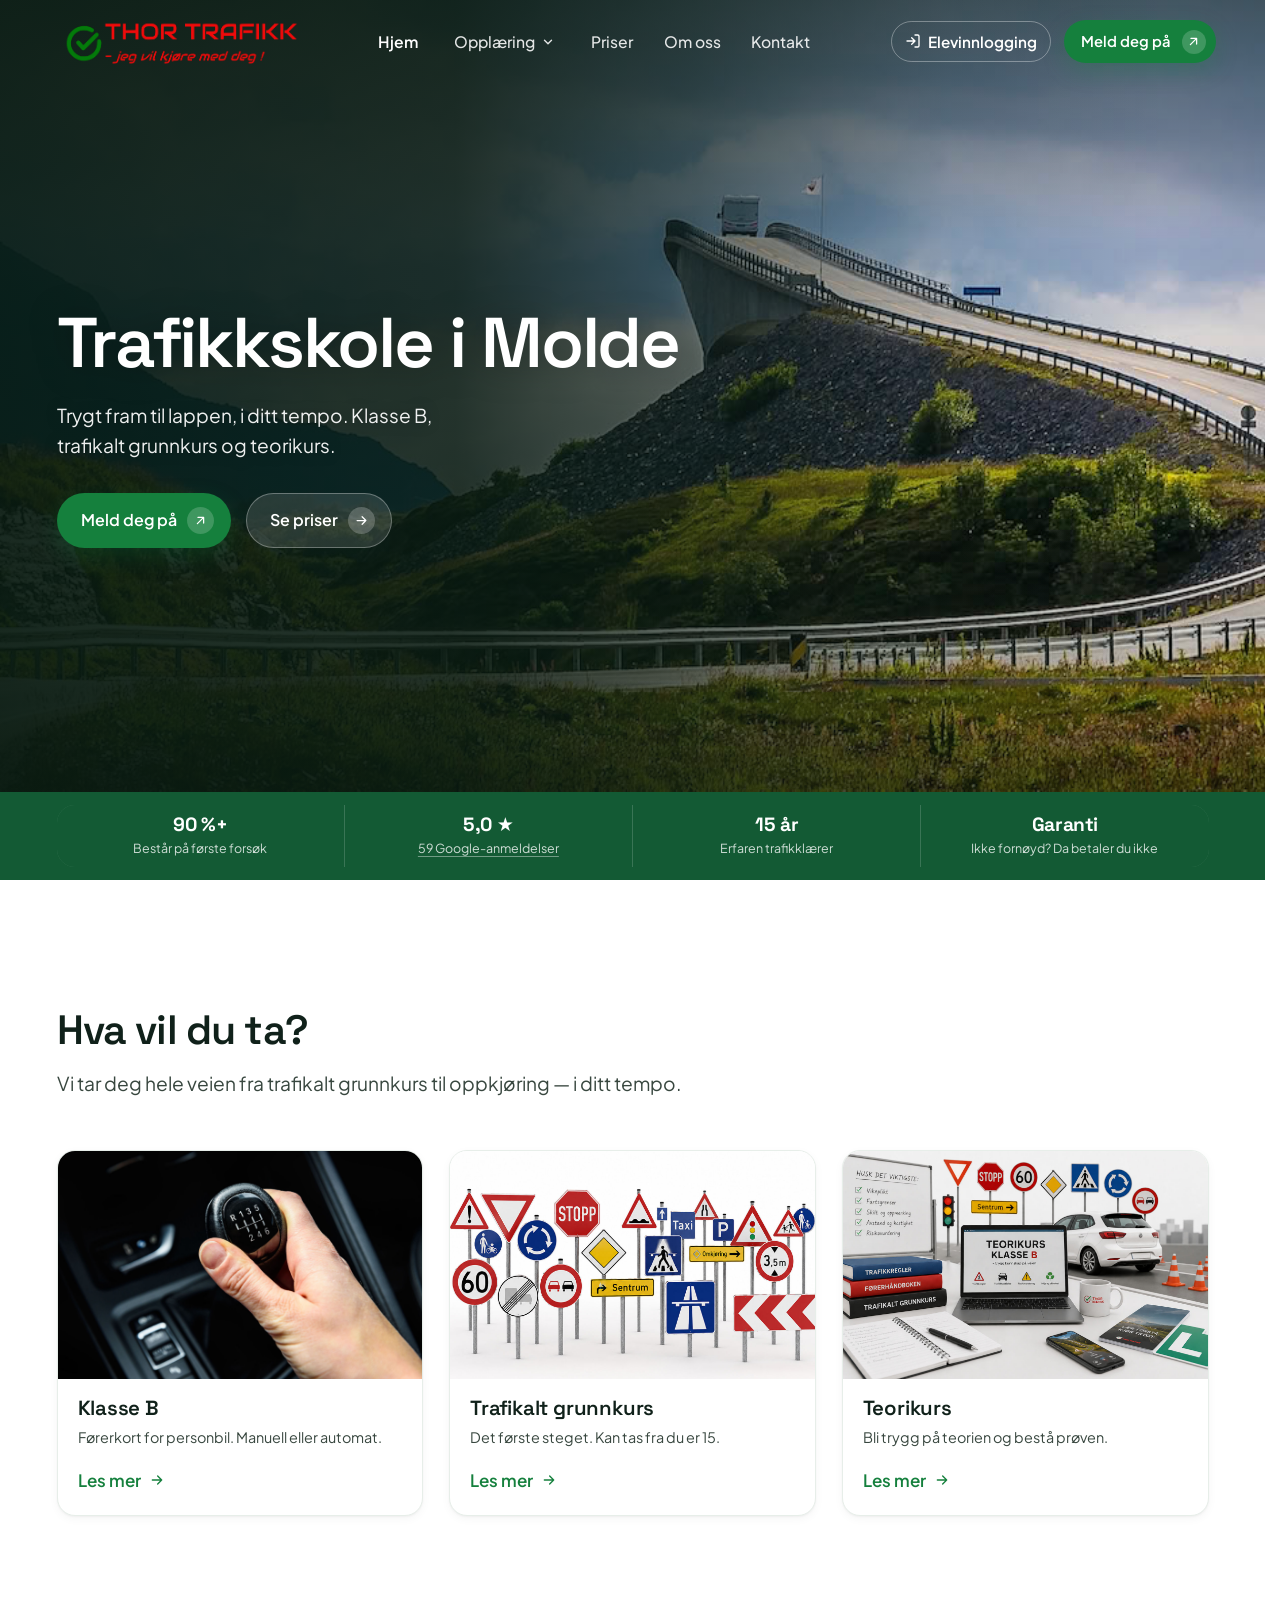
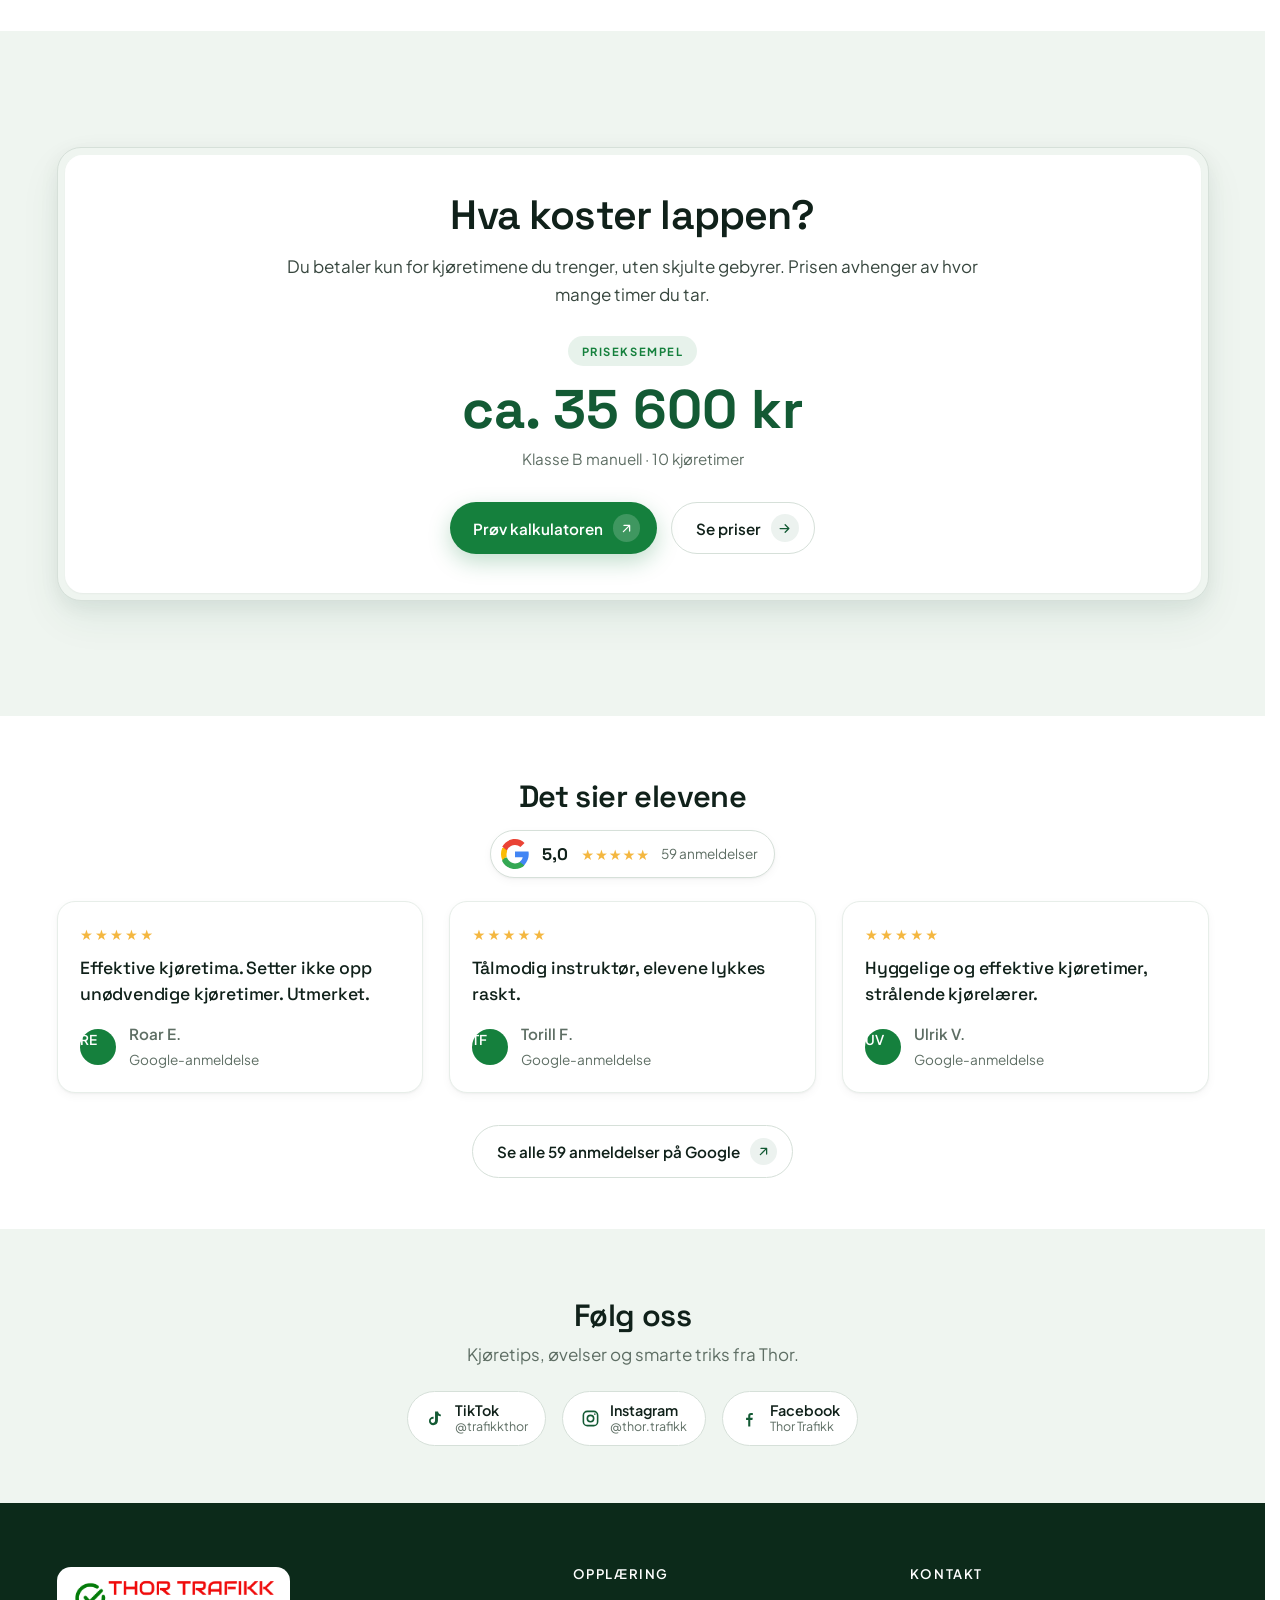
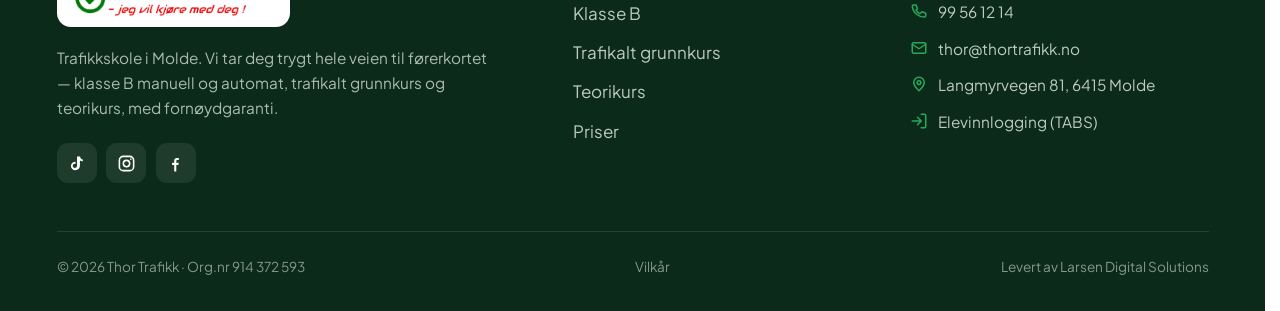
==== commit a8700507: "følg oss: mer kompakt seksjon + mindre knapper" ====
--- a/index.html
+++ b/index.html
@@ -25,7 +25,7 @@
   <meta name="geo.placename" content="Molde">
   <meta name="geo.position" content="62.7444642;7.1869304">
   <meta name="ICBM" content="62.7444642, 7.1869304">
-  <link rel="stylesheet" href="css/styles.css?v=13">
+  <link rel="stylesheet" href="css/styles.css?v=14">
   <script type="application/ld+json">{"@context":"https://schema.org","@type":"LocalBusiness","additionalType":"https://schema.org/EducationalOrganization","@id":"https://www.thortrafikk.no/#trafikkskole","name":"Thor Trafikk","description":"Trafikkskole i Molde. Opplæring i klasse B manuell og automat, trafikalt grunnkurs og teorikurs, med fornøydgaranti og henting/bringing.","url":"https://www.thortrafikk.no/","image":"https://www.thortrafikk.no/img/og.jpg","email":"thor@thortrafikk.no","telephone":"+4799561214","priceRange":"$$","aggregateRating":{"@type":"AggregateRating","ratingValue":"5.0","reviewCount":"59"},"address":{"@type":"PostalAddress","streetAddress":"Langmyrvegen 81","postalCode":"6415","addressLocality":"Molde","addressRegion":"Møre og Romsdal","addressCountry":"NO"},"geo":{"@type":"GeoCoordinates","latitude":62.7444642,"longitude":7.1869304},"areaServed":[{"@type":"City","name":"Molde"},{"@type":"Place","name":"Elnesvågen"},{"@type":"Place","name":"Hustadvika"},{"@type":"Place","name":"Eidsvåg"},{"@type":"Place","name":"Aukra"}],"openingHoursSpecification":[{"@type":"OpeningHoursSpecification","dayOfWeek":["Monday","Tuesday","Wednesday","Thursday","Friday","Saturday","Sunday"],"opens":"06:00","closes":"18:00"}],"makesOffer":[{"@type":"Offer","itemOffered":{"@type":"Service","name":"Klasse B – manuell"}},{"@type":"Offer","itemOffered":{"@type":"Service","name":"Klasse B – automat"}},{"@type":"Offer","itemOffered":{"@type":"Service","name":"Trafikalt grunnkurs"}},{"@type":"Offer","itemOffered":{"@type":"Service","name":"Teorikurs"}}]}</script>
 </head>
 <body>
@@ -239,9 +239,9 @@
     </section>
 
     <!-- ===================== FØLG OSS ===================== -->
-    <section class="section section--soft">
-      <div class="container">
-        <div class="section-head section-head--center reveal" style="margin-bottom:1.8rem"><h2>Følg oss</h2><p class="lead">Kjøretips, øvelser og smarte triks fra Thor.</p></div>
+    <section class="section section--soft" style="padding-block:clamp(38px,4.5vw,58px)">
+      <div class="container">
+        <div class="section-head section-head--center reveal" style="margin-bottom:1.4rem"><h2 style="font-size:clamp(1.5rem,2.4vw,2rem)">Følg oss</h2><p style="color:var(--muted);margin-top:.5rem">Kjøretips, øvelser og smarte triks fra Thor.</p></div>
         <div class="follow reveal">
           <a class="follow__btn" href="https://www.tiktok.com/@trafikkthor" target="_blank" rel="noopener"><svg viewBox="0 0 24 24" fill="currentColor" aria-hidden="true"><path d="M16.5 3c.32 2.06 1.5 3.55 3.5 3.86v2.4c-1.27.09-2.5-.27-3.66-1.02v6.66c0 3.43-2.66 5.6-5.86 5.6-3.06 0-5.48-2.4-5.48-5.45 0-3.2 2.66-5.5 5.86-5.32v2.66c-.3-.08-.62-.13-.95-.13-1.5 0-2.66 1.2-2.66 2.66 0 1.5 1.16 2.66 2.66 2.66 1.55 0 2.78-1.16 2.78-2.95V3h3.27Z"/></svg><span><b>TikTok</b><small>@trafikkthor</small></span></a>
           <a class="follow__btn" href="https://www.instagram.com/thor.trafikk/" target="_blank" rel="noopener"><svg viewBox="0 0 24 24" fill="none" stroke="currentColor" stroke-width="2" stroke-linecap="round" stroke-linejoin="round" aria-hidden="true"><rect x="3" y="3" width="18" height="18" rx="5"/><circle cx="12" cy="12" r="4"/><circle cx="17.5" cy="6.5" r="1" fill="currentColor" stroke="none"/></svg><span><b>Instagram</b><small>@thor.trafikk</small></span></a>
--- a/css/styles.css
+++ b/css/styles.css
@@ -682,11 +682,11 @@
 
 /* ---------- Følg oss ---------- */
 .follow { display: flex; flex-wrap: wrap; justify-content: center; gap: 1rem; }
-.follow__btn { display: inline-flex; align-items: center; gap: .85rem; padding: .85rem 1.5rem; background: #fff; border: 1px solid var(--hairline); border-radius: var(--r-pill); transition: border-color .25s var(--ease), transform .3s var(--ease-spring), box-shadow .3s var(--ease); }
-.follow__btn svg { width: 22px; height: 22px; color: var(--brand); flex: none; }
+.follow__btn { display: inline-flex; align-items: center; gap: .65rem; padding: .6rem 1.1rem; background: #fff; border: 1px solid var(--hairline); border-radius: var(--r-pill); transition: border-color .25s var(--ease), transform .3s var(--ease-spring), box-shadow .3s var(--ease); }
+.follow__btn svg { width: 19px; height: 19px; color: var(--brand); flex: none; }
 .follow__btn span { display: flex; flex-direction: column; line-height: 1.25; text-align: left; }
-.follow__btn b { font-weight: 600; font-size: .98rem; color: var(--ink); }
-.follow__btn small { font-size: .84rem; color: var(--muted); }
+.follow__btn b { font-weight: 600; font-size: .9rem; color: var(--ink); }
+.follow__btn small { font-size: .78rem; color: var(--muted); }
 .follow__btn:hover { border-color: var(--brand); transform: translateY(-2px); box-shadow: var(--shadow-sm); }
 
 /* ---------- Redusert bevegelse ---------- */
